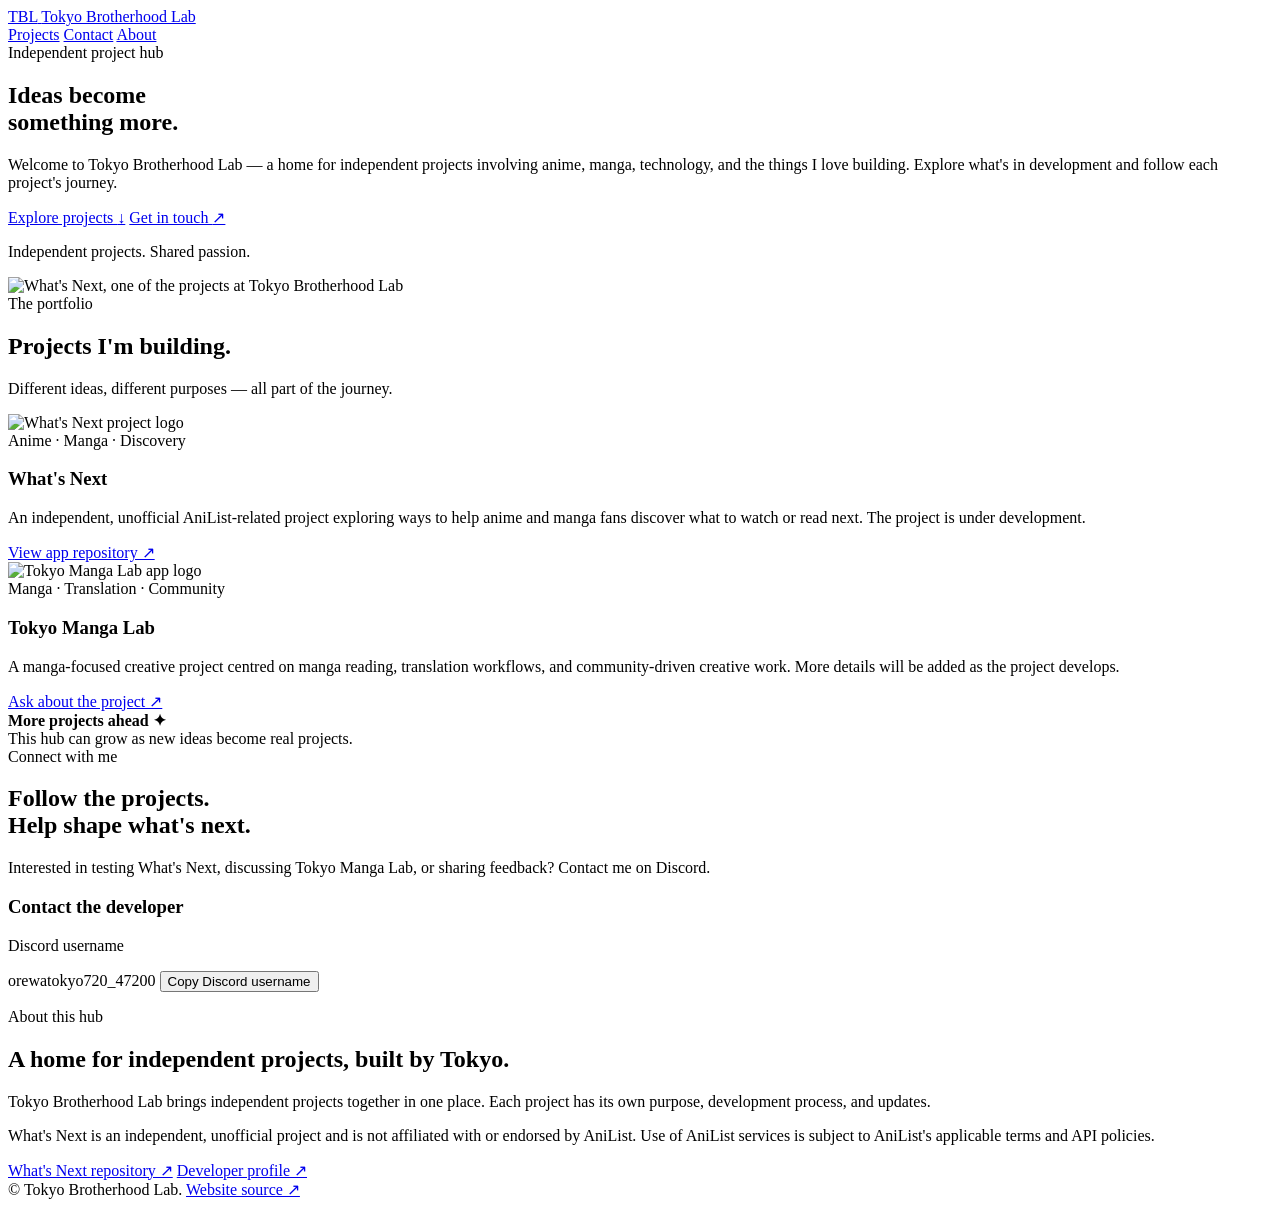
==== docs/index.html @ 2710dd8b "Create docs/index.html" ====
<!DOCTYPE html>
<html lang="en">
<head>
  <meta charset="UTF-8">
  <meta name="viewport" content="width=device-width, initial-scale=1">
  <meta name="theme-color" content="#090b14">
  <meta name="description" content="Explore Tokyo Brotherhood Lab: independent projects in anime, manga, and technology.">
  <title>Tokyo Brotherhood Lab — Independent Project Hub</title>
  <link rel="icon" href="assets/images/whats-next.png" type="image/png">
  <link rel="stylesheet" href="assets/css/style.css">
  <script src="assets/js/main.js" defer></script>
</head>
<body>
  <header class="header">
    <div class="container nav">
      <a class="brand" href="#home" aria-label="Tokyo Brotherhood Lab home">
        <span class="brand-mark" aria-hidden="true">TBL</span>
        <span>Tokyo Brotherhood Lab</span>
      </a>
      <nav class="nav-links" aria-label="Main navigation">
        <a href="#projects">Projects</a>
        <a href="#contact">Contact</a>
        <a class="nav-about" href="#about">About</a>
      </nav>
    </div>
  </header>

  <main>
    <section class="container hero" id="home">
      <div class="hero-copy-block">
        <div class="eyebrow">Independent project hub</div>
        <h1>Ideas become<br><span class="gradient-text">something more.</span></h1>
        <p class="hero-copy">
          Welcome to Tokyo Brotherhood Lab — a home for independent projects
          involving anime, manga, technology, and the things I love building.
          Explore what's in development and follow each project's journey.
        </p>
        <div class="hero-buttons">
          <a class="button button-primary" href="#projects">Explore projects <span aria-hidden="true">↓</span></a>
          <a class="button" href="#contact">Get in touch <span aria-hidden="true">↗</span></a>
        </div>
        <p class="microcopy">Independent projects. Shared passion.</p>
      </div>
      <div class="hero-art">
        <img src="assets/images/whats-next.png" alt="What's Next, one of the projects at Tokyo Brotherhood Lab" fetchpriority="high">
      </div>
    </section>

    <section class="section" id="projects">
      <div class="container">
        <div class="section-heading">
          <div class="eyebrow">The portfolio</div>
          <h2>Projects I'm building.</h2>
          <p>Different ideas, different purposes — all part of the journey.</p>
        </div>

        <div class="projects">
          <article class="project-card">
            <div class="project-cover">
              <img src="assets/images/whats-next.png" alt="What's Next project logo" loading="lazy">
            </div>
            <div class="project-content">
              <span class="project-label">Anime · Manga · Discovery</span>
              <h3>What's Next</h3>
              <p>
                An independent, unofficial AniList-related project exploring
                ways to help anime and manga fans discover what to watch or read
                next. The project is under development.
              </p>
              <div class="project-actions">
                <a class="button button-primary" href="https://github.com/tokyo720022-create/What-Next" target="_blank" rel="noopener noreferrer">View app repository ↗</a>
              </div>
            </div>
          </article>

          <article class="project-card">
            <div class="project-cover tml-cover">
              <img src="assets/images/tokyo-manga-lab.png" alt="Tokyo Manga Lab app logo" loading="lazy">
            </div>
            <div class="project-content">
              <span class="project-label">Manga · Translation · Community</span>
              <h3>Tokyo Manga Lab</h3>
              <p>
                A manga-focused creative project centred on manga reading,
                translation workflows, and community-driven creative work.
                More details will be added as the project develops.
              </p>
              <div class="project-actions">
                <a class="button" href="#contact">Ask about the project ↗</a>
              </div>
            </div>
          </article>
        </div>

        <div class="future-card">
          <strong>More projects ahead ✦</strong><br>
          This hub can grow as new ideas become real projects.
        </div>
      </div>
    </section>

    <section class="section" id="contact">
      <div class="container">
        <div class="contact-panel">
          <div>
            <div class="eyebrow">Connect with me</div>
            <h2>Follow the projects.<br>Help shape what's next.</h2>
            <p>
              Interested in testing What's Next, discussing Tokyo Manga Lab,
              or sharing feedback? Contact me on Discord.
            </p>
          </div>
          <div class="contact-card">
            <h3>Contact the developer</h3>
            <p>Discord username</p>
            <span class="discord-name" id="discordName">orewatokyo720_47200</span>
            <button class="button button-primary" type="button" id="copyDiscord">Copy Discord username</button>
            <p id="copyStatus" class="copy-status" role="status" aria-live="polite"></p>
          </div>
        </div>
      </div>
    </section>

    <section class="section" id="about">
      <div class="container about">
        <div class="eyebrow">About this hub</div>
        <h2>A home for independent projects, built by Tokyo.</h2>
        <p>
          Tokyo Brotherhood Lab brings independent projects together in one
          place. Each project has its own purpose, development process, and updates.
        </p>
        <p>
          What's Next is an independent, unofficial project and is not
          affiliated with or endorsed by AniList. Use of AniList services is
          subject to AniList's applicable terms and API policies.
        </p>
        <div class="about-links">
          <a class="text-link" href="https://github.com/tokyo720022-create/What-Next" target="_blank" rel="noopener noreferrer"> What's Next repository ↗</a>
          <a class="text-link" href="https://github.com/tokyo720022-create" target="_blank" rel="noopener noreferrer"> Developer profile ↗</a>
        </div>
      </div>
    </section>
  </main>

  <footer class="footer">
    <div class="container footer-inner">
      <span>© <span id="year"></span> Tokyo Brotherhood Lab.</span>
      <a href="https://github.com/tokyo720022-create/tokyo-brotherhood-lab" target="_blank" rel="noopener noreferrer">Website source ↗</a>
    </div>
  </footer>
</body>
</html>
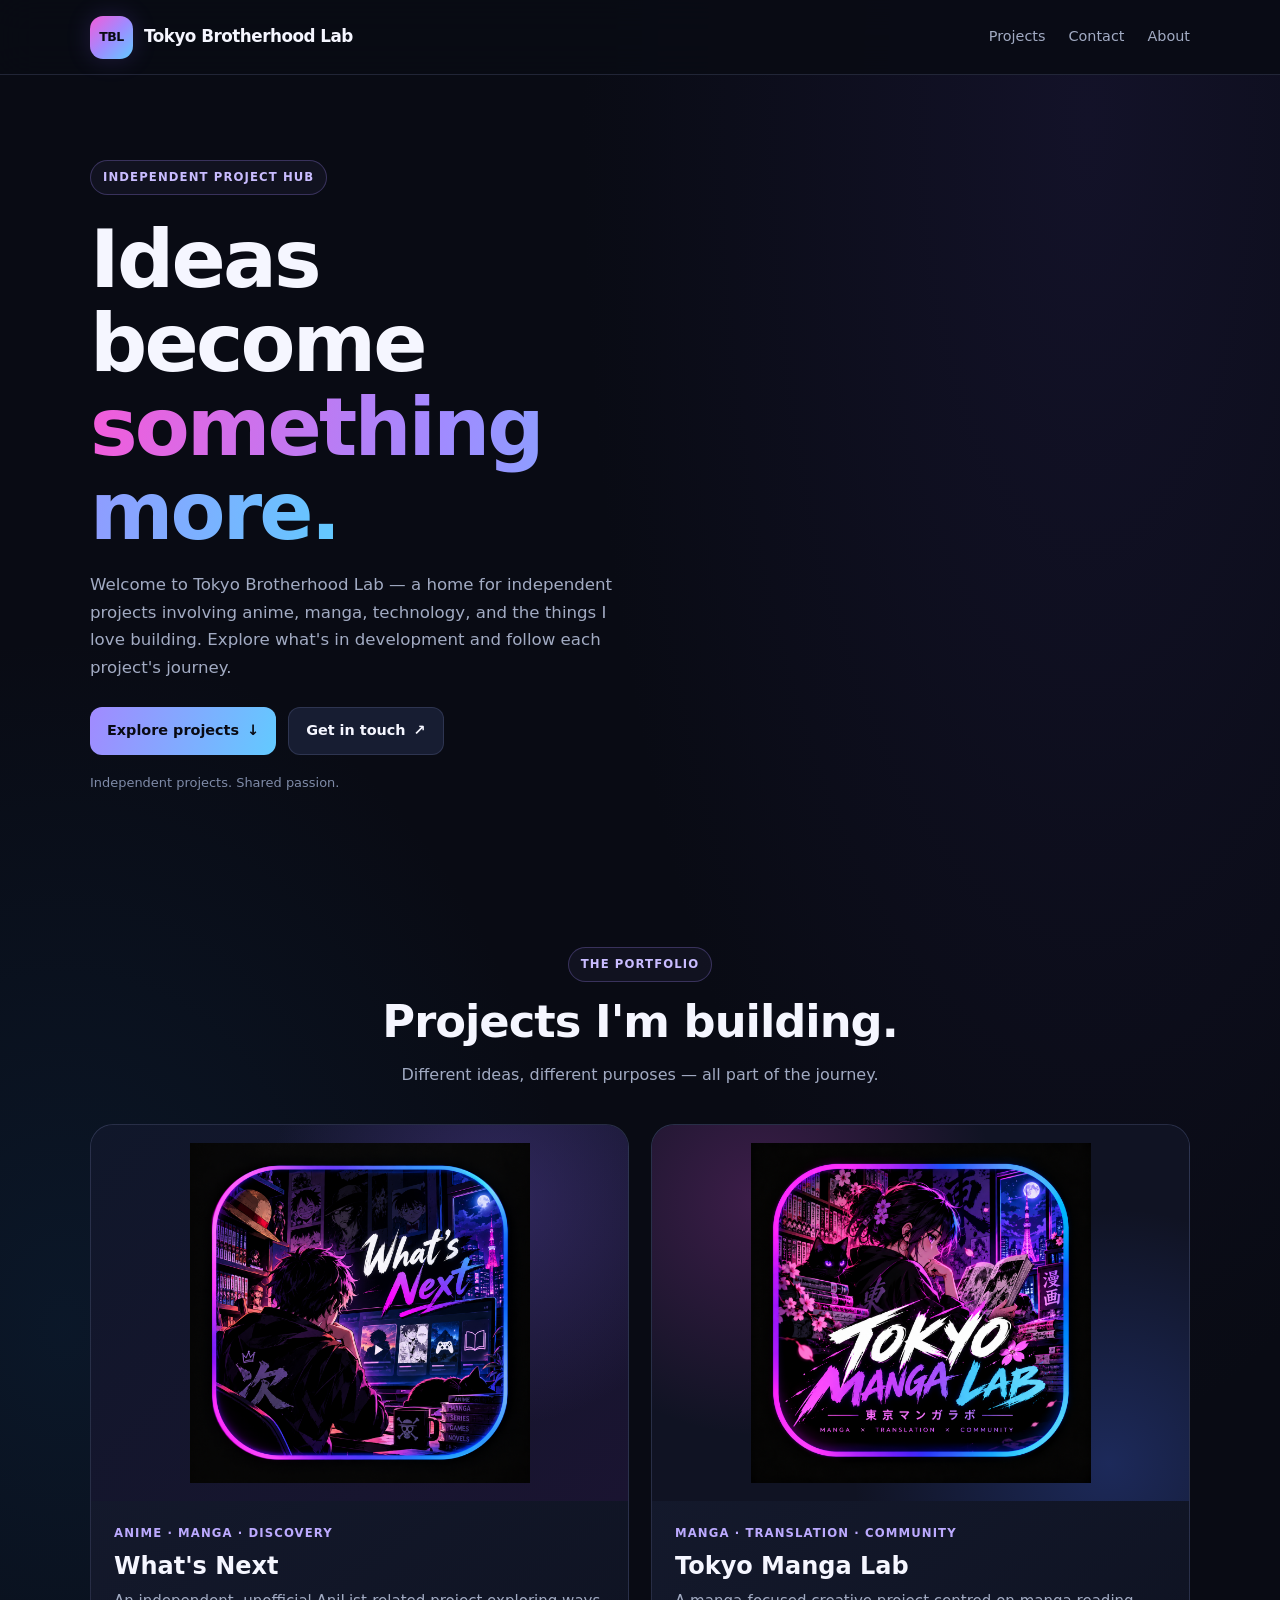
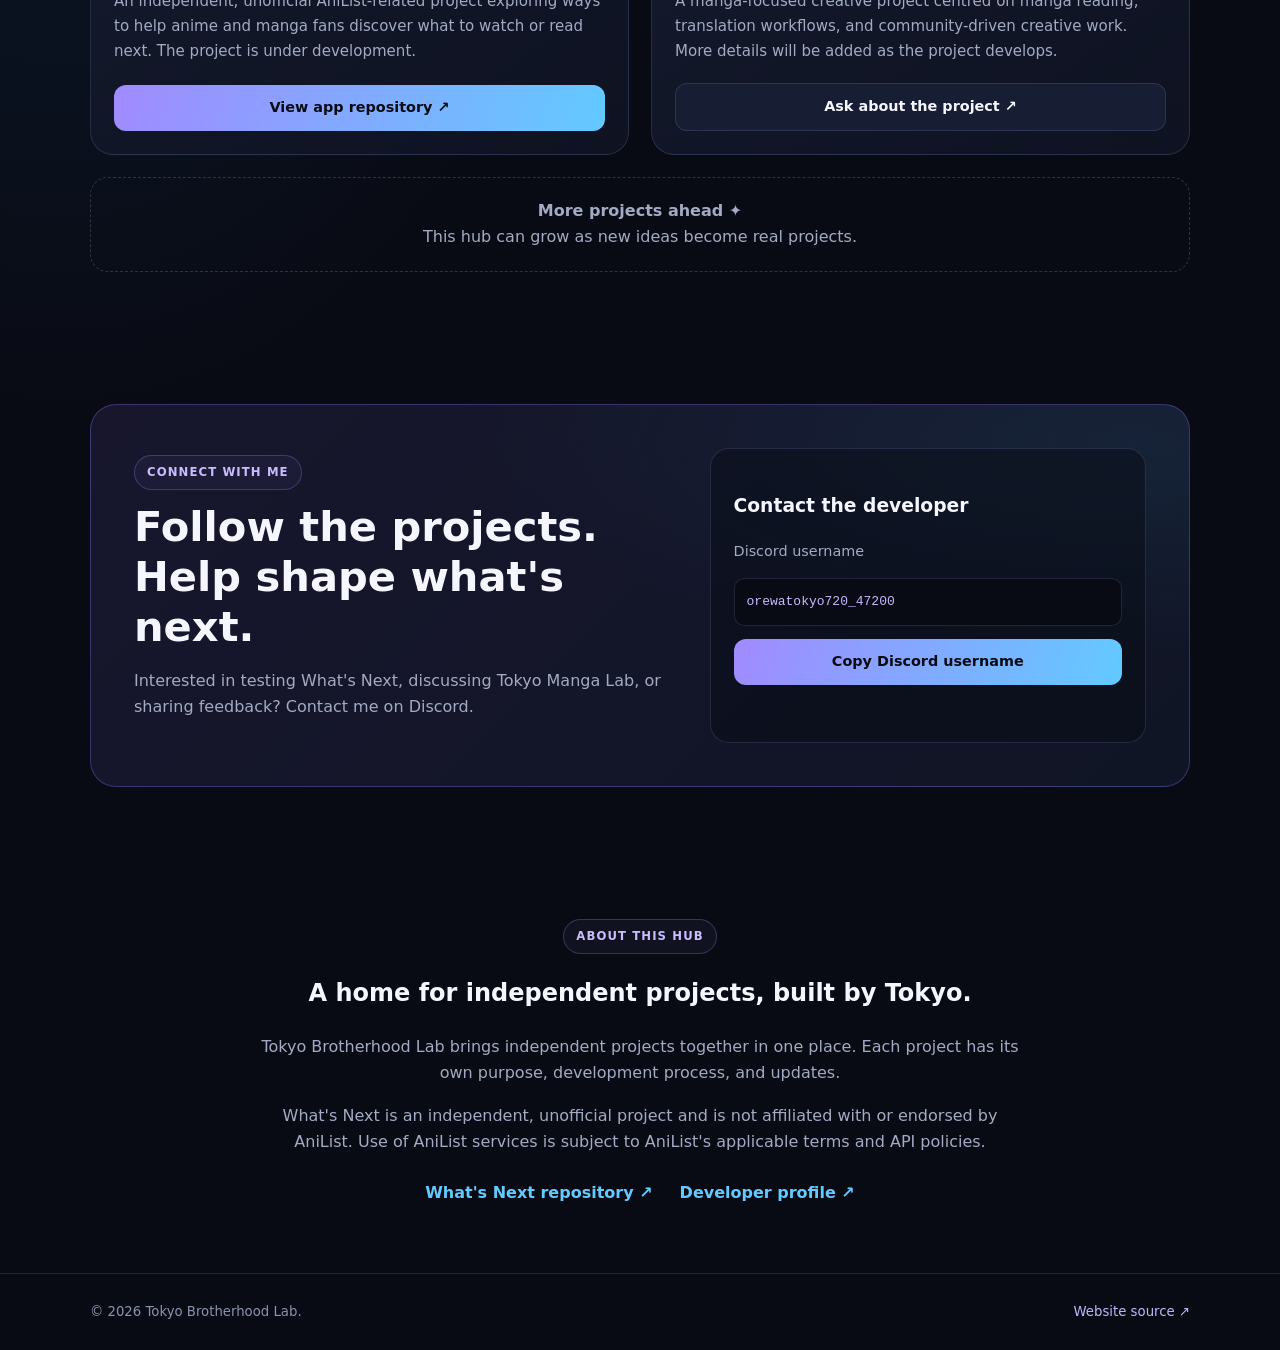
==== commit 4a82c4dc: "Update index.html" ====
--- a/docs/index.html
+++ b/docs/index.html
@@ -17,6 +17,7 @@
         <span class="brand-mark" aria-hidden="true">TBL</span>
         <span>Tokyo Brotherhood Lab</span>
       </a>
+
       <nav class="nav-links" aria-label="Main navigation">
         <a href="#projects">Projects</a>
         <a href="#contact">Contact</a>
@@ -26,67 +27,111 @@
   </header>
 
   <main>
+    <!-- Main introduction: no duplicate project logo -->
     <section class="container hero" id="home">
       <div class="hero-copy-block">
         <div class="eyebrow">Independent project hub</div>
-        <h1>Ideas become<br><span class="gradient-text">something more.</span></h1>
+
+        <h1>
+          Ideas become<br>
+          <span class="gradient-text">something more.</span>
+        </h1>
+
         <p class="hero-copy">
           Welcome to Tokyo Brotherhood Lab — a home for independent projects
           involving anime, manga, technology, and the things I love building.
           Explore what's in development and follow each project's journey.
         </p>
+
         <div class="hero-buttons">
-          <a class="button button-primary" href="#projects">Explore projects <span aria-hidden="true">↓</span></a>
-          <a class="button" href="#contact">Get in touch <span aria-hidden="true">↗</span></a>
-        </div>
+          <a class="button button-primary" href="#projects">
+            Explore projects <span aria-hidden="true">↓</span>
+          </a>
+
+          <a class="button" href="#contact">
+            Get in touch <span aria-hidden="true">↗</span>
+          </a>
+        </div>
+
         <p class="microcopy">Independent projects. Shared passion.</p>
       </div>
-      <div class="hero-art">
-        <img src="assets/images/whats-next.png" alt="What's Next, one of the projects at Tokyo Brotherhood Lab" fetchpriority="high">
-      </div>
-    </section>
-
+    </section>
+
+    <!-- Projects -->
     <section class="section" id="projects">
       <div class="container">
         <div class="section-heading">
           <div class="eyebrow">The portfolio</div>
           <h2>Projects I'm building.</h2>
-          <p>Different ideas, different purposes — all part of the journey.</p>
+          <p>
+            Different ideas, different purposes — all part of the journey.
+          </p>
         </div>
 
         <div class="projects">
+          <!-- What's Next -->
           <article class="project-card">
             <div class="project-cover">
-              <img src="assets/images/whats-next.png" alt="What's Next project logo" loading="lazy">
-            </div>
+              <img
+                src="assets/images/whats-next.png"
+                alt="What's Next project logo"
+                loading="lazy"
+              >
+            </div>
+
             <div class="project-content">
-              <span class="project-label">Anime · Manga · Discovery</span>
+              <span class="project-label">
+                Anime · Manga · Discovery
+              </span>
+
               <h3>What's Next</h3>
+
               <p>
                 An independent, unofficial AniList-related project exploring
-                ways to help anime and manga fans discover what to watch or read
-                next. The project is under development.
+                ways to help anime and manga fans discover what to watch or
+                read next. The project is under development.
               </p>
+
               <div class="project-actions">
-                <a class="button button-primary" href="https://github.com/tokyo720022-create/What-Next" target="_blank" rel="noopener noreferrer">View app repository ↗</a>
+                <a
+                  class="button button-primary"
+                  href="https://github.com/tokyo720022-create/What-Next"
+                  target="_blank"
+                  rel="noopener noreferrer"
+                >
+                  View app repository ↗
+                </a>
               </div>
             </div>
           </article>
 
+          <!-- Tokyo Manga Lab -->
           <article class="project-card">
             <div class="project-cover tml-cover">
-              <img src="assets/images/tokyo-manga-lab.png" alt="Tokyo Manga Lab app logo" loading="lazy">
-            </div>
+              <img
+                src="assets/images/tokyo-manga-lab.png"
+                alt="Tokyo Manga Lab app logo"
+                loading="lazy"
+              >
+            </div>
+
             <div class="project-content">
-              <span class="project-label">Manga · Translation · Community</span>
+              <span class="project-label">
+                Manga · Translation · Community
+              </span>
+
               <h3>Tokyo Manga Lab</h3>
+
               <p>
                 A manga-focused creative project centred on manga reading,
                 translation workflows, and community-driven creative work.
                 More details will be added as the project develops.
               </p>
+
               <div class="project-actions">
-                <a class="button" href="#contact">Ask about the project ↗</a>
+                <a class="button" href="#contact">
+                  Ask about the project ↗
+                </a>
               </div>
             </div>
           </article>
@@ -99,44 +144,88 @@
       </div>
     </section>
 
+    <!-- Contact -->
     <section class="section" id="contact">
       <div class="container">
         <div class="contact-panel">
           <div>
             <div class="eyebrow">Connect with me</div>
-            <h2>Follow the projects.<br>Help shape what's next.</h2>
+
+            <h2>
+              Follow the projects.<br>
+              Help shape what's next.
+            </h2>
+
             <p>
               Interested in testing What's Next, discussing Tokyo Manga Lab,
               or sharing feedback? Contact me on Discord.
             </p>
           </div>
+
           <div class="contact-card">
             <h3>Contact the developer</h3>
             <p>Discord username</p>
-            <span class="discord-name" id="discordName">orewatokyo720_47200</span>
-            <button class="button button-primary" type="button" id="copyDiscord">Copy Discord username</button>
-            <p id="copyStatus" class="copy-status" role="status" aria-live="polite"></p>
+
+            <span class="discord-name" id="discordName">
+              orewatokyo720_47200
+            </span>
+
+            <button
+              class="button button-primary"
+              type="button"
+              id="copyDiscord"
+            >
+              Copy Discord username
+            </button>
+
+            <p
+              id="copyStatus"
+              class="copy-status"
+              role="status"
+              aria-live="polite"
+            ></p>
           </div>
         </div>
       </div>
     </section>
 
+    <!-- About -->
     <section class="section" id="about">
       <div class="container about">
         <div class="eyebrow">About this hub</div>
+
         <h2>A home for independent projects, built by Tokyo.</h2>
+
         <p>
           Tokyo Brotherhood Lab brings independent projects together in one
-          place. Each project has its own purpose, development process, and updates.
+          place. Each project has its own purpose, development process, and
+          updates.
         </p>
+
         <p>
           What's Next is an independent, unofficial project and is not
           affiliated with or endorsed by AniList. Use of AniList services is
           subject to AniList's applicable terms and API policies.
         </p>
+
         <div class="about-links">
-          <a class="text-link" href="https://github.com/tokyo720022-create/What-Next" target="_blank" rel="noopener noreferrer"> What's Next repository ↗</a>
-          <a class="text-link" href="https://github.com/tokyo720022-create" target="_blank" rel="noopener noreferrer"> Developer profile ↗</a>
+          <a
+            class="text-link"
+            href="https://github.com/tokyo720022-create/What-Next"
+            target="_blank"
+            rel="noopener noreferrer"
+          >
+            What's Next repository ↗
+          </a>
+
+          <a
+            class="text-link"
+            href="https://github.com/tokyo720022-create"
+            target="_blank"
+            rel="noopener noreferrer"
+          >
+            Developer profile ↗
+          </a>
         </div>
       </div>
     </section>
@@ -144,9 +233,18 @@
 
   <footer class="footer">
     <div class="container footer-inner">
-      <span>© <span id="year"></span> Tokyo Brotherhood Lab.</span>
-      <a href="https://github.com/tokyo720022-create/tokyo-brotherhood-lab" target="_blank" rel="noopener noreferrer">Website source ↗</a>
+      <span>
+        © <span id="year"></span> Tokyo Brotherhood Lab.
+      </span>
+
+      <a
+        href="https://github.com/tokyo720022-create/tokyo-brotherhood-lab"
+        target="_blank"
+        rel="noopener noreferrer"
+      >
+        Website source ↗
+      </a>
     </div>
   </footer>
 </body>
-</html>
+</html>
--- a/docs/assets/css/style.css
+++ b/docs/assets/css/style.css
@@ -0,0 +1,79 @@
+:root {
+  color-scheme: dark;
+  --bg: #090b14;
+  --panel: #111525;
+  --panel2: #171d32;
+  --text: #f5f6ff;
+  --muted: #a2abc3;
+  --purple: #a18aff;
+  --blue: #62caff;
+  --pink: #f45bda;
+  --border: rgba(177, 188, 255, .15);
+}
+
+* { box-sizing: border-box; }
+html { scroll-behavior: smooth; scroll-padding-top: 85px; }
+body {
+  margin: 0; color: var(--text);
+  background: radial-gradient(ellipse at 85% 4%, #27205255, transparent 33%),
+              radial-gradient(ellipse at 5% 45%, #103c6640, transparent 30%), var(--bg);
+  font-family: system-ui, -apple-system, BlinkMacSystemFont, "Segoe UI", sans-serif;
+  line-height: 1.65;
+}
+a { color: inherit; text-decoration: none; }
+button { font: inherit; }
+.container { width: min(1100px, 90%); margin-inline: auto; }
+.header { position: sticky; top: 0; z-index: 10; background: #090b14e8; backdrop-filter: blur(18px); border-bottom: 1px solid var(--border); }
+.nav { min-height: 74px; display: flex; align-items: center; justify-content: space-between; gap: 15px; }
+.brand { display: flex; align-items: center; gap: 11px; font-weight: 800; font-size: 1.05rem; letter-spacing: -.5px; white-space: nowrap; }
+.brand-mark { width: 43px; height: 43px; flex-shrink: 0; display: grid; place-items: center; border-radius: 13px; font-size: .78rem; letter-spacing: -.5px; font-weight: 900; background: linear-gradient(135deg, var(--pink), var(--purple), var(--blue)); color: #090b14; box-shadow: 0 0 25px #8c6cff30; }
+.nav-links { display: flex; align-items: center; gap: 23px; color: var(--muted); font-size: .9rem; }
+.nav-links a:hover, .text-link:hover { color: var(--blue); }
+.button { display: inline-flex; align-items: center; justify-content: center; gap: 8px; min-height: 44px; padding: 11px 17px; border: 1px solid var(--border); border-radius: 12px; background: var(--panel2); color: var(--text); cursor: pointer; font-size: .9rem; font-weight: 700; transition: transform .2s, border-color .2s; }
+.button:hover { transform: translateY(-2px); border-color: var(--purple); }
+.button-primary { color: #090b14; border: none; background: linear-gradient(110deg, var(--purple), var(--blue)); }
+.hero { padding: 85px 0 75px; display: grid; grid-template-columns: 1.05fr .95fr; align-items: center; gap: 44px; }
+.eyebrow { display: inline-flex; align-items: center; gap: 8px; padding: 7px 12px; border: 1px solid #a18aff45; border-radius: 999px; background: #a18aff0e; color: #c9bcff; font-size: .73rem; font-weight: 800; text-transform: uppercase; letter-spacing: 1.1px; }
+h1 { margin: 23px 0 17px; font-size: clamp(2.8rem, 6.7vw, 5rem); line-height: 1.05; letter-spacing: -2.8px; }
+.gradient-text { color: var(--purple); background: linear-gradient(100deg, var(--pink), var(--purple), var(--blue)); -webkit-background-clip: text; background-clip: text; -webkit-text-fill-color: transparent; }
+.hero-copy { max-width: 540px; color: var(--muted); font-size: 1.04rem; }
+.hero-buttons { display: flex; flex-wrap: wrap; gap: 12px; margin-top: 26px; }
+.microcopy { margin-top: 17px; color: #7f8ba8; font-size: .81rem; }
+.hero-art { min-width: 0; padding: 10px; border: 1px solid var(--border); border-radius: 27px; background: linear-gradient(145deg, #171b30, #0d1020); box-shadow: 0 25px 75px #00000035; }
+.hero-art img { display: block; width: 100%; height: auto; border-radius: 19px; }
+.section { padding: 66px 0; }
+.section-heading { max-width: 700px; margin: 0 auto 35px; text-align: center; }
+.section-heading h2 { margin: 13px 0; font-size: clamp(1.9rem, 4.5vw, 2.8rem); line-height: 1.2; letter-spacing: -1px; }
+.section-heading p { margin: 0; color: var(--muted); }
+.projects { display: grid; grid-template-columns: repeat(2, minmax(0, 1fr)); gap: 22px; }
+.project-card { display: flex; flex-direction: column; min-width: 0; overflow: hidden; border: 1px solid var(--border); border-radius: 23px; background: linear-gradient(145deg, #171d32, #0e1221); transition: transform .22s, border-color .22s; }
+.project-card:hover { transform: translateY(-4px); border-color: #9278ff85; }
+.project-cover { min-height: 210px; overflow: hidden; display: grid; place-items: center; padding: 18px; background: radial-gradient(circle at 75% 20%, #54409b70, transparent 45%), linear-gradient(135deg, #10172a, #1a1431); }
+.project-cover img { display: block; width: 100%; max-height: 340px; object-fit: contain; border-radius: 13px; }
+.tml-cover { background: radial-gradient(circle at 20% 20%, #c13cbb40, transparent 45%), radial-gradient(circle at 85% 90%, #426dff40, transparent 45%), #101323; }
+.project-content { display: flex; flex-direction: column; flex: 1; padding: 23px; }
+.project-label { color: #bcaaff; font-size: .73rem; font-weight: 800; letter-spacing: 1.1px; text-transform: uppercase; }
+.project-content h3 { margin: 8px 0; font-size: 1.5rem; line-height: 1.25; }
+.project-content p { margin: 0 0 20px; color: var(--muted); font-size: .94rem; }
+.project-actions { display: flex; flex-wrap: wrap; gap: 10px; margin-top: auto; }
+.project-actions .button { flex: 1; }
+.future-card { margin-top: 22px; padding: 20px; border: 1px dashed #8b85b64d; border-radius: 18px; text-align: center; color: var(--muted); }
+.contact-panel { display: grid; grid-template-columns: 1fr .8fr; align-items: center; gap: 30px; padding: clamp(25px, 5vw, 43px); border: 1px solid #9278ff50; border-radius: 26px; background: radial-gradient(ellipse at 95% 10%, #43bdeb15, transparent 45%), linear-gradient(135deg, #17162d, #101525); }
+.contact-panel h2 { margin: 12px 0; font-size: clamp(1.8rem, 4vw, 2.6rem); line-height: 1.2; }
+.contact-panel p { color: var(--muted); }
+.contact-card { padding: 23px; border: 1px solid var(--border); border-radius: 19px; background: #080b1477; }
+.contact-card p { color: var(--muted); font-size: .9rem; }
+.discord-name { display: block; margin: 13px 0; padding: 12px; overflow-wrap: anywhere; border: 1px solid var(--border); border-radius: 10px; background: var(--bg); color: #c7b7ff; font-family: monospace; }
+.contact-card button { width: 100%; }
+.copy-status { min-height: 1.4em; margin-bottom: 0; }
+.about { max-width: 760px; margin: auto; text-align: center; }
+.about p { color: var(--muted); }
+.about-links { display: flex; justify-content: center; align-items: center; flex-wrap: wrap; gap: 14px 27px; margin-top: 25px; }
+.text-link { color: var(--blue); font-weight: 650; }
+.footer { padding: 27px 0; border-top: 1px solid var(--border); color: #8993ad; font-size: .83rem; }
+.footer-inner { display: flex; align-items: center; justify-content: space-between; flex-wrap: wrap; gap: 12px; }
+.footer a { color: #c1b5ff; }
+:focus-visible { outline: 2px solid var(--blue); outline-offset: 4px; }
+@media (max-width: 760px) { .nav { min-height: 68px; } .nav-links { gap: 12px; font-size: .8rem; } .hero { grid-template-columns: 1fr; gap: 30px; padding: 53px 0 48px; } h1 { letter-spacing: -1.7px; } .projects { grid-template-columns: 1fr; } .project-cover { min-height: 190px; } .contact-panel { grid-template-columns: 1fr; } .section { padding: 50px 0; } }
+@media (max-width: 420px) { .brand { font-size: .89rem; } .brand-mark { width: 36px; height: 36px; font-size: .68rem; } .nav-links { gap: 9px; font-size: .77rem; } .nav-links .nav-about { display: none; } .hero-buttons .button { width: 100%; } .project-actions { flex-direction: column; } .footer-inner { flex-direction: column; align-items: flex-start; } }
+@media (prefers-reduced-motion: reduce) { *, *::before, *::after { scroll-behavior: auto !important; transition: none !important; } }
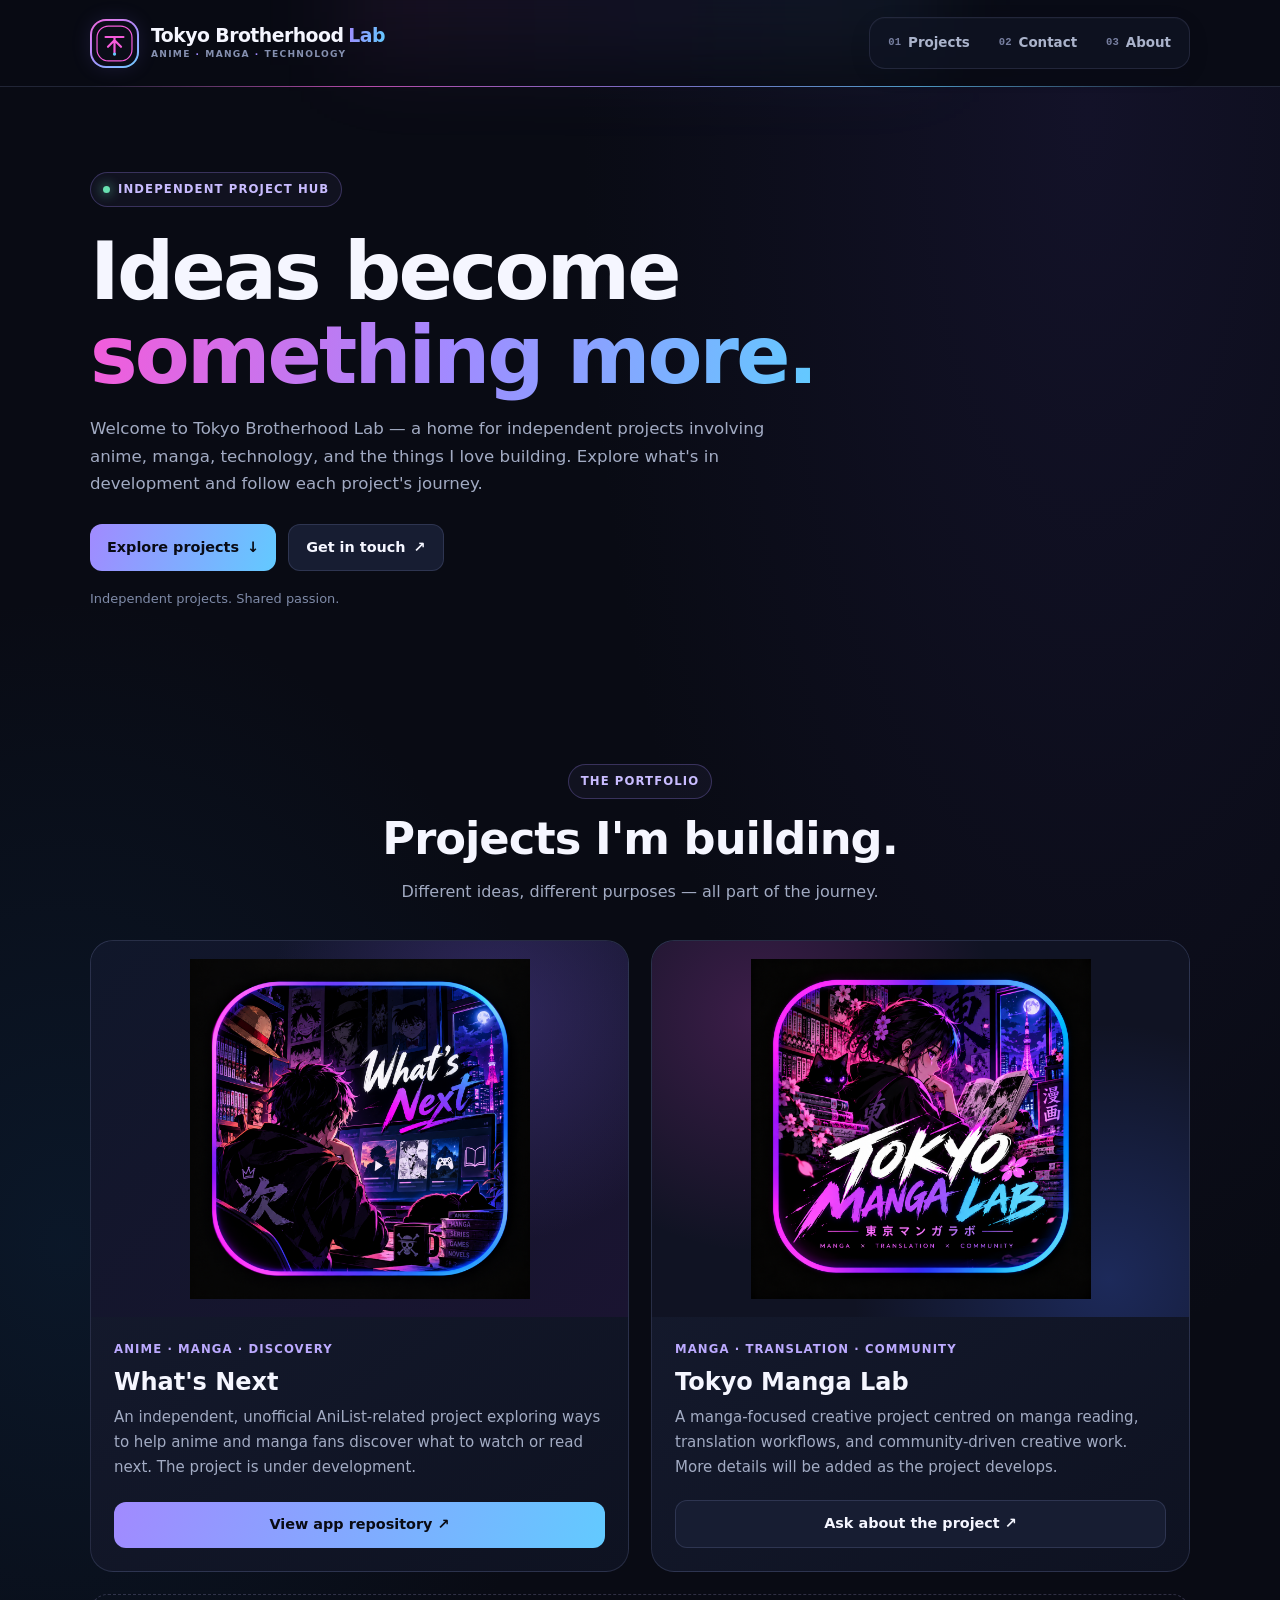
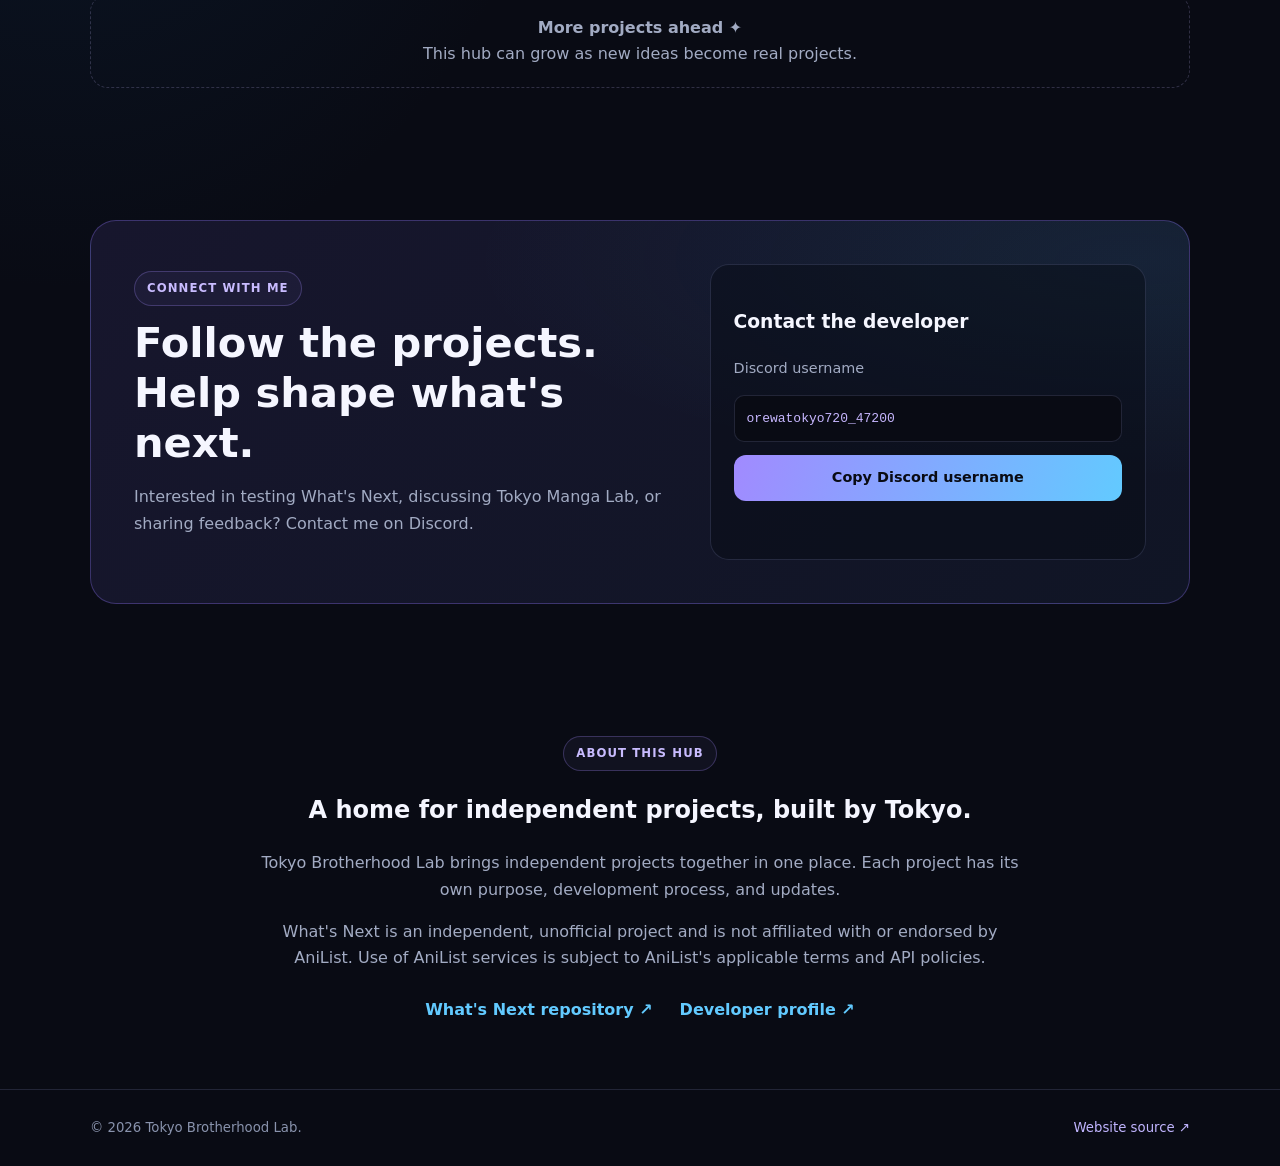
==== commit 71b654a5: "Update index.html" ====
--- a/docs/index.html
+++ b/docs/index.html
@@ -5,32 +5,104 @@
   <meta name="viewport" content="width=device-width, initial-scale=1">
   <meta name="theme-color" content="#090b14">
   <meta name="description" content="Explore Tokyo Brotherhood Lab: independent projects in anime, manga, and technology.">
+
   <title>Tokyo Brotherhood Lab — Independent Project Hub</title>
-  <link rel="icon" href="assets/images/whats-next.png" type="image/png">
+
+  <link
+    rel="icon"
+    href="data:image/svg+xml,%3Csvg xmlns='http://www.w3.org/2000/svg' viewBox='0 0 64 64'%3E%3Crect width='64' height='64' rx='18' fill='%23090b14'/%3E%3Cpath d='M16 20h32M32 20v27M21 40l11-11 11 11' fill='none' stroke='%23a18aff' stroke-width='4' stroke-linecap='round' stroke-linejoin='round'/%3E%3C/svg%3E"
+    type="image/svg+xml"
+  >
+
   <link rel="stylesheet" href="assets/css/style.css">
   <script src="assets/js/main.js" defer></script>
 </head>
+
 <body>
+
+  <!-- Premium Tokyo Brotherhood Lab header -->
   <header class="header">
+    <div class="header-glow" aria-hidden="true"></div>
+
     <div class="container nav">
+
       <a class="brand" href="#home" aria-label="Tokyo Brotherhood Lab home">
-        <span class="brand-mark" aria-hidden="true">TBL</span>
-        <span>Tokyo Brotherhood Lab</span>
+
+        <span class="brand-mark" aria-hidden="true">
+          <svg viewBox="0 0 48 48" fill="none">
+            <defs>
+              <linearGradient id="brandGradient" x1="5" y1="5" x2="43" y2="43">
+                <stop offset="0%" stop-color="#f45bda"/>
+                <stop offset="52%" stop-color="#a18aff"/>
+                <stop offset="100%" stop-color="#62caff"/>
+              </linearGradient>
+            </defs>
+
+            <rect
+              x="2.5"
+              y="2.5"
+              width="43"
+              height="43"
+              rx="14"
+              stroke="url(#brandGradient)"
+              stroke-width="1.5"
+            />
+
+            <path
+              d="M13 16H35M24 16V35M16 28L24 20L32 28"
+              stroke="url(#brandGradient)"
+              stroke-width="2.7"
+              stroke-linecap="round"
+              stroke-linejoin="round"
+            />
+
+            <circle cx="24" cy="37" r="2" fill="#62caff"/>
+          </svg>
+        </span>
+
+        <span class="brand-copy">
+          <span class="brand-name">
+            Tokyo Brotherhood <span class="brand-lab">Lab</span>
+          </span>
+
+          <span class="brand-tagline">
+            ANIME <span>·</span> MANGA <span>·</span> TECHNOLOGY
+          </span>
+        </span>
+
       </a>
 
       <nav class="nav-links" aria-label="Main navigation">
-        <a href="#projects">Projects</a>
-        <a href="#contact">Contact</a>
-        <a class="nav-about" href="#about">About</a>
+
+        <a class="nav-link" href="#projects">
+          <span class="nav-link-index">01</span>
+          <span>Projects</span>
+        </a>
+
+        <a class="nav-link" href="#contact">
+          <span class="nav-link-index">02</span>
+          <span>Contact</span>
+        </a>
+
+        <a class="nav-link nav-about" href="#about">
+          <span class="nav-link-index">03</span>
+          <span>About</span>
+        </a>
+
       </nav>
     </div>
   </header>
 
   <main>
-    <!-- Main introduction: no duplicate project logo -->
+
+    <!-- Hero -->
     <section class="container hero" id="home">
       <div class="hero-copy-block">
-        <div class="eyebrow">Independent project hub</div>
+
+        <div class="eyebrow">
+          <span class="status-dot"></span>
+          Independent project hub
+        </div>
 
         <h1>
           Ideas become<br>
@@ -53,13 +125,17 @@
           </a>
         </div>
 
-        <p class="microcopy">Independent projects. Shared passion.</p>
+        <p class="microcopy">
+          Independent projects. Shared passion.
+        </p>
+
       </div>
     </section>
 
     <!-- Projects -->
     <section class="section" id="projects">
       <div class="container">
+
         <div class="section-heading">
           <div class="eyebrow">The portfolio</div>
           <h2>Projects I'm building.</h2>
@@ -69,6 +145,7 @@
         </div>
 
         <div class="projects">
+
           <!-- What's Next -->
           <article class="project-card">
             <div class="project-cover">
@@ -135,18 +212,21 @@
               </div>
             </div>
           </article>
+
         </div>
 
         <div class="future-card">
           <strong>More projects ahead ✦</strong><br>
           This hub can grow as new ideas become real projects.
         </div>
+
       </div>
     </section>
 
     <!-- Contact -->
     <section class="section" id="contact">
       <div class="container">
+
         <div class="contact-panel">
           <div>
             <div class="eyebrow">Connect with me</div>
@@ -186,12 +266,14 @@
             ></p>
           </div>
         </div>
+
       </div>
     </section>
 
     <!-- About -->
     <section class="section" id="about">
       <div class="container about">
+
         <div class="eyebrow">About this hub</div>
 
         <h2>A home for independent projects, built by Tokyo.</h2>
@@ -227,12 +309,15 @@
             Developer profile ↗
           </a>
         </div>
+
       </div>
     </section>
+
   </main>
 
   <footer class="footer">
     <div class="container footer-inner">
+
       <span>
         © <span id="year"></span> Tokyo Brotherhood Lab.
       </span>
@@ -244,7 +329,9 @@
       >
         Website source ↗
       </a>
+
     </div>
   </footer>
+
 </body>
 </html>
--- a/docs/assets/css/style.css
+++ b/docs/assets/css/style.css
@@ -1,79 +1,917 @@
+/* ========================================
+   TOKYO BROTHERHOOD LAB
+   Neon Tokyo · Dark cinematic interface
+   ======================================== */
+
 :root {
   color-scheme: dark;
+
   --bg: #090b14;
   --panel: #111525;
   --panel2: #171d32;
   --text: #f5f6ff;
   --muted: #a2abc3;
+
   --purple: #a18aff;
   --blue: #62caff;
   --pink: #f45bda;
+
   --border: rgba(177, 188, 255, .15);
-}
-
-* { box-sizing: border-box; }
-html { scroll-behavior: smooth; scroll-padding-top: 85px; }
+  --header-bg: rgba(9, 11, 20, .84);
+}
+
+* {
+  box-sizing: border-box;
+}
+
+html {
+  scroll-behavior: smooth;
+  scroll-padding-top: 100px;
+}
+
 body {
-  margin: 0; color: var(--text);
-  background: radial-gradient(ellipse at 85% 4%, #27205255, transparent 33%),
-              radial-gradient(ellipse at 5% 45%, #103c6640, transparent 30%), var(--bg);
-  font-family: system-ui, -apple-system, BlinkMacSystemFont, "Segoe UI", sans-serif;
+  margin: 0;
+  color: var(--text);
+  background:
+    radial-gradient(
+      ellipse at 85% 4%,
+      #27205255,
+      transparent 33%
+    ),
+    radial-gradient(
+      ellipse at 5% 45%,
+      #103c6640,
+      transparent 30%
+    ),
+    var(--bg);
+
+  font-family:
+    system-ui,
+    -apple-system,
+    BlinkMacSystemFont,
+    "Segoe UI",
+    sans-serif;
+
   line-height: 1.65;
 }
-a { color: inherit; text-decoration: none; }
-button { font: inherit; }
-.container { width: min(1100px, 90%); margin-inline: auto; }
-.header { position: sticky; top: 0; z-index: 10; background: #090b14e8; backdrop-filter: blur(18px); border-bottom: 1px solid var(--border); }
-.nav { min-height: 74px; display: flex; align-items: center; justify-content: space-between; gap: 15px; }
-.brand { display: flex; align-items: center; gap: 11px; font-weight: 800; font-size: 1.05rem; letter-spacing: -.5px; white-space: nowrap; }
-.brand-mark { width: 43px; height: 43px; flex-shrink: 0; display: grid; place-items: center; border-radius: 13px; font-size: .78rem; letter-spacing: -.5px; font-weight: 900; background: linear-gradient(135deg, var(--pink), var(--purple), var(--blue)); color: #090b14; box-shadow: 0 0 25px #8c6cff30; }
-.nav-links { display: flex; align-items: center; gap: 23px; color: var(--muted); font-size: .9rem; }
-.nav-links a:hover, .text-link:hover { color: var(--blue); }
-.button { display: inline-flex; align-items: center; justify-content: center; gap: 8px; min-height: 44px; padding: 11px 17px; border: 1px solid var(--border); border-radius: 12px; background: var(--panel2); color: var(--text); cursor: pointer; font-size: .9rem; font-weight: 700; transition: transform .2s, border-color .2s; }
-.button:hover { transform: translateY(-2px); border-color: var(--purple); }
-.button-primary { color: #090b14; border: none; background: linear-gradient(110deg, var(--purple), var(--blue)); }
-.hero { padding: 85px 0 75px; display: grid; grid-template-columns: 1.05fr .95fr; align-items: center; gap: 44px; }
-.eyebrow { display: inline-flex; align-items: center; gap: 8px; padding: 7px 12px; border: 1px solid #a18aff45; border-radius: 999px; background: #a18aff0e; color: #c9bcff; font-size: .73rem; font-weight: 800; text-transform: uppercase; letter-spacing: 1.1px; }
-h1 { margin: 23px 0 17px; font-size: clamp(2.8rem, 6.7vw, 5rem); line-height: 1.05; letter-spacing: -2.8px; }
-.gradient-text { color: var(--purple); background: linear-gradient(100deg, var(--pink), var(--purple), var(--blue)); -webkit-background-clip: text; background-clip: text; -webkit-text-fill-color: transparent; }
-.hero-copy { max-width: 540px; color: var(--muted); font-size: 1.04rem; }
-.hero-buttons { display: flex; flex-wrap: wrap; gap: 12px; margin-top: 26px; }
-.microcopy { margin-top: 17px; color: #7f8ba8; font-size: .81rem; }
-.hero-art { min-width: 0; padding: 10px; border: 1px solid var(--border); border-radius: 27px; background: linear-gradient(145deg, #171b30, #0d1020); box-shadow: 0 25px 75px #00000035; }
-.hero-art img { display: block; width: 100%; height: auto; border-radius: 19px; }
-.section { padding: 66px 0; }
-.section-heading { max-width: 700px; margin: 0 auto 35px; text-align: center; }
-.section-heading h2 { margin: 13px 0; font-size: clamp(1.9rem, 4.5vw, 2.8rem); line-height: 1.2; letter-spacing: -1px; }
-.section-heading p { margin: 0; color: var(--muted); }
-.projects { display: grid; grid-template-columns: repeat(2, minmax(0, 1fr)); gap: 22px; }
-.project-card { display: flex; flex-direction: column; min-width: 0; overflow: hidden; border: 1px solid var(--border); border-radius: 23px; background: linear-gradient(145deg, #171d32, #0e1221); transition: transform .22s, border-color .22s; }
-.project-card:hover { transform: translateY(-4px); border-color: #9278ff85; }
-.project-cover { min-height: 210px; overflow: hidden; display: grid; place-items: center; padding: 18px; background: radial-gradient(circle at 75% 20%, #54409b70, transparent 45%), linear-gradient(135deg, #10172a, #1a1431); }
-.project-cover img { display: block; width: 100%; max-height: 340px; object-fit: contain; border-radius: 13px; }
-.tml-cover { background: radial-gradient(circle at 20% 20%, #c13cbb40, transparent 45%), radial-gradient(circle at 85% 90%, #426dff40, transparent 45%), #101323; }
-.project-content { display: flex; flex-direction: column; flex: 1; padding: 23px; }
-.project-label { color: #bcaaff; font-size: .73rem; font-weight: 800; letter-spacing: 1.1px; text-transform: uppercase; }
-.project-content h3 { margin: 8px 0; font-size: 1.5rem; line-height: 1.25; }
-.project-content p { margin: 0 0 20px; color: var(--muted); font-size: .94rem; }
-.project-actions { display: flex; flex-wrap: wrap; gap: 10px; margin-top: auto; }
-.project-actions .button { flex: 1; }
-.future-card { margin-top: 22px; padding: 20px; border: 1px dashed #8b85b64d; border-radius: 18px; text-align: center; color: var(--muted); }
-.contact-panel { display: grid; grid-template-columns: 1fr .8fr; align-items: center; gap: 30px; padding: clamp(25px, 5vw, 43px); border: 1px solid #9278ff50; border-radius: 26px; background: radial-gradient(ellipse at 95% 10%, #43bdeb15, transparent 45%), linear-gradient(135deg, #17162d, #101525); }
-.contact-panel h2 { margin: 12px 0; font-size: clamp(1.8rem, 4vw, 2.6rem); line-height: 1.2; }
-.contact-panel p { color: var(--muted); }
-.contact-card { padding: 23px; border: 1px solid var(--border); border-radius: 19px; background: #080b1477; }
-.contact-card p { color: var(--muted); font-size: .9rem; }
-.discord-name { display: block; margin: 13px 0; padding: 12px; overflow-wrap: anywhere; border: 1px solid var(--border); border-radius: 10px; background: var(--bg); color: #c7b7ff; font-family: monospace; }
-.contact-card button { width: 100%; }
-.copy-status { min-height: 1.4em; margin-bottom: 0; }
-.about { max-width: 760px; margin: auto; text-align: center; }
-.about p { color: var(--muted); }
-.about-links { display: flex; justify-content: center; align-items: center; flex-wrap: wrap; gap: 14px 27px; margin-top: 25px; }
-.text-link { color: var(--blue); font-weight: 650; }
-.footer { padding: 27px 0; border-top: 1px solid var(--border); color: #8993ad; font-size: .83rem; }
-.footer-inner { display: flex; align-items: center; justify-content: space-between; flex-wrap: wrap; gap: 12px; }
-.footer a { color: #c1b5ff; }
-:focus-visible { outline: 2px solid var(--blue); outline-offset: 4px; }
-@media (max-width: 760px) { .nav { min-height: 68px; } .nav-links { gap: 12px; font-size: .8rem; } .hero { grid-template-columns: 1fr; gap: 30px; padding: 53px 0 48px; } h1 { letter-spacing: -1.7px; } .projects { grid-template-columns: 1fr; } .project-cover { min-height: 190px; } .contact-panel { grid-template-columns: 1fr; } .section { padding: 50px 0; } }
-@media (max-width: 420px) { .brand { font-size: .89rem; } .brand-mark { width: 36px; height: 36px; font-size: .68rem; } .nav-links { gap: 9px; font-size: .77rem; } .nav-links .nav-about { display: none; } .hero-buttons .button { width: 100%; } .project-actions { flex-direction: column; } .footer-inner { flex-direction: column; align-items: flex-start; } }
-@media (prefers-reduced-motion: reduce) { *, *::before, *::after { scroll-behavior: auto !important; transition: none !important; } }
+
+a {
+  color: inherit;
+  text-decoration: none;
+}
+
+button {
+  font: inherit;
+}
+
+.container {
+  width: min(1100px, 90%);
+  margin-inline: auto;
+}
+
+/* ========================================
+   HEADER / NAVIGATION
+   ======================================== */
+
+.header {
+  position: sticky;
+  top: 0;
+  z-index: 100;
+
+  background: var(--header-bg);
+  backdrop-filter: blur(22px);
+  -webkit-backdrop-filter: blur(22px);
+
+  border-bottom: 1px solid var(--border);
+  isolation: isolate;
+}
+
+.header::after {
+  content: "";
+  position: absolute;
+  left: 7%;
+  right: 7%;
+  bottom: -1px;
+  height: 1px;
+
+  background: linear-gradient(
+    90deg,
+    transparent,
+    var(--pink),
+    var(--purple),
+    var(--blue),
+    transparent
+  );
+
+  opacity: .7;
+  pointer-events: none;
+}
+
+.header-glow {
+  position: absolute;
+  top: -65px;
+  left: 50%;
+  transform: translateX(-50%);
+
+  width: min(600px, 90%);
+  height: 130px;
+
+  background: linear-gradient(
+    90deg,
+    #f45bda10,
+    #9278ff12,
+    #62caff10
+  );
+
+  filter: blur(40px);
+  pointer-events: none;
+  z-index: -1;
+}
+
+.nav {
+  position: relative;
+  min-height: 86px;
+
+  display: flex;
+  align-items: center;
+  justify-content: space-between;
+  gap: 18px;
+}
+
+/* Brand */
+
+.brand {
+  display: flex;
+  align-items: center;
+  gap: 12px;
+
+  min-width: 0;
+  flex-shrink: 1;
+
+  color: var(--text);
+}
+
+.brand-mark {
+  display: grid;
+  place-items: center;
+
+  width: 49px;
+  height: 49px;
+  flex: 0 0 49px;
+
+  padding: 2px;
+
+  border-radius: 16px;
+  background: linear-gradient(
+    145deg,
+    var(--pink),
+    var(--purple) 52%,
+    var(--blue)
+  );
+
+  box-shadow:
+    0 0 20px #9278ff22,
+    inset 0 0 0 1px #ffffff20;
+
+  transition:
+    transform .25s ease,
+    box-shadow .25s ease;
+}
+
+.brand-mark svg {
+  display: block;
+  width: 100%;
+  height: 100%;
+
+  padding: 3px;
+
+  border-radius: 14px;
+  background: #0b0d18;
+}
+
+.brand:hover .brand-mark {
+  transform: rotate(-4deg) scale(1.04);
+
+  box-shadow:
+    0 0 27px #9278ff45,
+    0 0 12px #62caff18;
+}
+
+.brand-copy {
+  display: flex;
+  flex-direction: column;
+  justify-content: center;
+  gap: 1px;
+  min-width: 0;
+}
+
+.brand-name {
+  display: flex;
+  align-items: baseline;
+  flex-wrap: nowrap;
+  gap: 5px;
+
+  white-space: nowrap;
+
+  font-size: clamp(.92rem, 1.8vw, 1.18rem);
+  line-height: 1.25;
+  font-weight: 850;
+  letter-spacing: -.55px;
+}
+
+.brand-lab {
+  color: var(--blue);
+
+  background: linear-gradient(
+    100deg,
+    var(--purple),
+    var(--blue)
+  );
+
+  -webkit-background-clip: text;
+  background-clip: text;
+  -webkit-text-fill-color: transparent;
+}
+
+.brand-tagline {
+  display: flex;
+  align-items: center;
+  gap: 5px;
+
+  color: #8590b0;
+
+  font-size: .57rem;
+  font-weight: 750;
+  letter-spacing: 1.25px;
+  line-height: 1.5;
+  white-space: nowrap;
+}
+
+.brand-tagline span {
+  color: var(--purple);
+}
+
+/* Navigation container */
+
+.nav-links {
+  display: flex;
+  align-items: center;
+  justify-content: center;
+  gap: 3px;
+
+  padding: 5px;
+
+  flex-shrink: 0;
+
+  border: 1px solid rgba(177, 188, 255, .12);
+  border-radius: 16px;
+
+  background: rgba(17, 21, 37, .72);
+
+  box-shadow:
+    inset 0 1px 0 #ffffff05,
+    0 6px 24px #00000010;
+}
+
+.nav-link {
+  position: relative;
+
+  display: inline-flex;
+  align-items: center;
+  justify-content: center;
+  gap: 7px;
+
+  min-height: 40px;
+  padding: 8px 12px;
+
+  border: 1px solid transparent;
+  border-radius: 11px;
+
+  color: #aab3cb;
+
+  font-size: .84rem;
+  font-weight: 650;
+  white-space: nowrap;
+
+  transition:
+    color .2s ease,
+    background .2s ease,
+    border-color .2s ease;
+}
+
+.nav-link-index {
+  color: #777fa0;
+  font-family: ui-monospace, SFMono-Regular, Consolas, monospace;
+  font-size: .66rem;
+  font-weight: 800;
+
+  transition: color .2s ease;
+}
+
+.nav-link:hover {
+  color: #ffffff;
+  border-color: #a18aff25;
+
+  background: linear-gradient(
+    135deg,
+    #a18aff15,
+    #62caff08
+  );
+}
+
+.nav-link:hover .nav-link-index {
+  color: var(--blue);
+}
+
+.nav-link:focus-visible {
+  outline: 2px solid var(--blue);
+  outline-offset: 3px;
+}
+
+/* ========================================
+   BUTTONS
+   ======================================== */
+
+.button {
+  display: inline-flex;
+  align-items: center;
+  justify-content: center;
+  gap: 8px;
+
+  min-height: 44px;
+  padding: 11px 17px;
+
+  border: 1px solid var(--border);
+  border-radius: 12px;
+
+  background: var(--panel2);
+  color: var(--text);
+
+  cursor: pointer;
+
+  font-size: .9rem;
+  font-weight: 700;
+
+  transition:
+    transform .2s ease,
+    border-color .2s ease,
+    box-shadow .2s ease;
+}
+
+.button:hover {
+  transform: translateY(-2px);
+  border-color: var(--purple);
+}
+
+.button-primary {
+  color: #090b14;
+  border: none;
+
+  background: linear-gradient(
+    110deg,
+    var(--purple),
+    var(--blue)
+  );
+}
+
+.button-primary:hover {
+  box-shadow: 0 7px 24px #9278ff25;
+  border-color: transparent;
+}
+
+/* ========================================
+   HERO
+   ======================================== */
+
+.hero {
+  padding: 85px 0 75px;
+
+  display: grid;
+  grid-template-columns: 1fr;
+  align-items: center;
+  gap: 30px;
+}
+
+.hero-copy-block {
+  width: 100%;
+  max-width: 820px;
+}
+
+.eyebrow {
+  display: inline-flex;
+  align-items: center;
+  gap: 8px;
+
+  padding: 7px 12px;
+
+  border: 1px solid #a18aff45;
+  border-radius: 999px;
+
+  background: #a18aff0e;
+  color: #c9bcff;
+
+  font-size: .73rem;
+  font-weight: 800;
+  text-transform: uppercase;
+  letter-spacing: 1.1px;
+}
+
+.status-dot {
+  width: 7px;
+  height: 7px;
+  border-radius: 50%;
+
+  background: #68e0b0;
+  box-shadow: 0 0 12px #68e0b0;
+}
+
+h1 {
+  margin: 23px 0 17px;
+
+  font-size: clamp(2.8rem, 6.7vw, 5rem);
+  line-height: 1.05;
+  letter-spacing: -2.8px;
+}
+
+.gradient-text {
+  color: var(--purple);
+
+  background: linear-gradient(
+    100deg,
+    var(--pink),
+    var(--purple),
+    var(--blue)
+  );
+
+  -webkit-background-clip: text;
+  background-clip: text;
+  -webkit-text-fill-color: transparent;
+}
+
+.hero-copy {
+  max-width: 680px;
+  color: var(--muted);
+  font-size: 1.04rem;
+}
+
+.hero-buttons {
+  display: flex;
+  flex-wrap: wrap;
+  gap: 12px;
+  margin-top: 26px;
+}
+
+.microcopy {
+  margin-top: 17px;
+  color: #7f8ba8;
+  font-size: .81rem;
+}
+
+/* ========================================
+   PROJECTS
+   ======================================== */
+
+.section {
+  padding: 66px 0;
+}
+
+.section-heading {
+  max-width: 700px;
+  margin: 0 auto 35px;
+  text-align: center;
+}
+
+.section-heading h2 {
+  margin: 13px 0;
+
+  font-size: clamp(1.9rem, 4.5vw, 2.8rem);
+  line-height: 1.2;
+  letter-spacing: -1px;
+}
+
+.section-heading p {
+  margin: 0;
+  color: var(--muted);
+}
+
+.projects {
+  display: grid;
+  grid-template-columns: repeat(2, minmax(0, 1fr));
+  gap: 22px;
+}
+
+.project-card {
+  display: flex;
+  flex-direction: column;
+
+  min-width: 0;
+  overflow: hidden;
+
+  border: 1px solid var(--border);
+  border-radius: 23px;
+
+  background: linear-gradient(
+    145deg,
+    #171d32,
+    #0e1221
+  );
+
+  transition:
+    transform .22s ease,
+    border-color .22s ease;
+}
+
+.project-card:hover {
+  transform: translateY(-4px);
+  border-color: #9278ff85;
+}
+
+.project-cover {
+  min-height: 210px;
+  overflow: hidden;
+
+  display: grid;
+  place-items: center;
+
+  padding: 18px;
+
+  background:
+    radial-gradient(
+      circle at 75% 20%,
+      #54409b70,
+      transparent 45%
+    ),
+    linear-gradient(
+      135deg,
+      #10172a,
+      #1a1431
+    );
+}
+
+.project-cover img {
+  display: block;
+  width: 100%;
+  max-height: 340px;
+
+  object-fit: contain;
+  border-radius: 13px;
+}
+
+.tml-cover {
+  background:
+    radial-gradient(
+      circle at 20% 20%,
+      #c13cbb40,
+      transparent 45%
+    ),
+    radial-gradient(
+      circle at 85% 90%,
+      #426dff40,
+      transparent 45%
+    ),
+    #101323;
+}
+
+.project-content {
+  display: flex;
+  flex-direction: column;
+  flex: 1;
+  padding: 23px;
+}
+
+.project-label {
+  color: #bcaaff;
+  font-size: .73rem;
+  font-weight: 800;
+  letter-spacing: 1.1px;
+  text-transform: uppercase;
+}
+
+.project-content h3 {
+  margin: 8px 0;
+  font-size: 1.5rem;
+  line-height: 1.25;
+}
+
+.project-content p {
+  margin: 0 0 20px;
+  color: var(--muted);
+  font-size: .94rem;
+}
+
+.project-actions {
+  display: flex;
+  flex-wrap: wrap;
+  gap: 10px;
+  margin-top: auto;
+}
+
+.project-actions .button {
+  flex: 1;
+}
+
+.future-card {
+  margin-top: 22px;
+  padding: 20px;
+
+  border: 1px dashed #8b85b64d;
+  border-radius: 18px;
+
+  text-align: center;
+  color: var(--muted);
+}
+
+/* ========================================
+   CONTACT
+   ======================================== */
+
+.contact-panel {
+  display: grid;
+  grid-template-columns: 1fr .8fr;
+  align-items: center;
+  gap: 30px;
+
+  padding: clamp(25px, 5vw, 43px);
+
+  border: 1px solid #9278ff50;
+  border-radius: 26px;
+
+  background:
+    radial-gradient(
+      ellipse at 95% 10%,
+      #43bdeb15,
+      transparent 45%
+    ),
+    linear-gradient(
+      135deg,
+      #17162d,
+      #101525
+    );
+}
+
+.contact-panel h2 {
+  margin: 12px 0;
+  font-size: clamp(1.8rem, 4vw, 2.6rem);
+  line-height: 1.2;
+}
+
+.contact-panel p {
+  color: var(--muted);
+}
+
+.contact-card {
+  padding: 23px;
+
+  border: 1px solid var(--border);
+  border-radius: 19px;
+
+  background: #080b1477;
+}
+
+.contact-card p {
+  color: var(--muted);
+  font-size: .9rem;
+}
+
+.discord-name {
+  display: block;
+
+  margin: 13px 0;
+  padding: 12px;
+
+  overflow-wrap: anywhere;
+
+  border: 1px solid var(--border);
+  border-radius: 10px;
+
+  background: var(--bg);
+  color: #c7b7ff;
+
+  font-family: monospace;
+}
+
+.contact-card button {
+  width: 100%;
+}
+
+.copy-status {
+  min-height: 1.4em;
+  margin-bottom: 0;
+}
+
+/* ========================================
+   ABOUT
+   ======================================== */
+
+.about {
+  max-width: 760px;
+  margin: auto;
+  text-align: center;
+}
+
+.about p {
+  color: var(--muted);
+}
+
+.about-links {
+  display: flex;
+  justify-content: center;
+  align-items: center;
+  flex-wrap: wrap;
+  gap: 14px 27px;
+  margin-top: 25px;
+}
+
+.text-link {
+  color: var(--blue);
+  font-weight: 650;
+}
+
+/* ========================================
+   FOOTER
+   ======================================== */
+
+.footer {
+  padding: 27px 0;
+
+  border-top: 1px solid var(--border);
+
+  color: #8993ad;
+  font-size: .83rem;
+}
+
+.footer-inner {
+  display: flex;
+  align-items: center;
+  justify-content: space-between;
+  flex-wrap: wrap;
+  gap: 12px;
+}
+
+.footer a {
+  color: #c1b5ff;
+}
+
+/* Accessibility */
+
+:focus-visible {
+  outline: 2px solid var(--blue);
+  outline-offset: 4px;
+}
+
+/* ========================================
+   RESPONSIVE NAVIGATION / MOBILE
+   ======================================== */
+
+@media (max-width: 760px) {
+  .nav {
+    min-height: 76px;
+    gap: 10px;
+  }
+
+  .brand {
+    gap: 9px;
+  }
+
+  .brand-mark {
+    width: 43px;
+    height: 43px;
+    flex-basis: 43px;
+    border-radius: 14px;
+  }
+
+  .brand-name {
+    font-size: .9rem;
+    letter-spacing: -.45px;
+    gap: 4px;
+  }
+
+  .brand-tagline {
+    font-size: .49rem;
+    letter-spacing: .8px;
+    gap: 4px;
+  }
+
+  .nav-links {
+    gap: 2px;
+    padding: 4px;
+    border-radius: 13px;
+  }
+
+  .nav-link {
+    min-height: 36px;
+    padding: 7px 9px;
+    gap: 0;
+    font-size: .78rem;
+    border-radius: 9px;
+  }
+
+  .nav-link-index {
+    display: none;
+  }
+
+  .hero {
+    grid-template-columns: 1fr;
+    gap: 25px;
+    padding: 53px 0 48px;
+  }
+
+  .hero-copy-block {
+    max-width: 100%;
+  }
+
+  h1 {
+    letter-spacing: -1.7px;
+  }
+
+  .projects {
+    grid-template-columns: 1fr;
+  }
+
+  .project-cover {
+    min-height: 190px;
+  }
+
+  .contact-panel {
+    grid-template-columns: 1fr;
+  }
+
+  .section {
+    padding: 50px 0;
+  }
+}
+
+@media (max-width: 520px) {
+  .nav {
+    min-height: 72px;
+    gap: 7px;
+  }
+
+  .brand {
+    gap: 8px;
+  }
+
+  .brand-mark {
+    width: 39px;
+    height: 39px;
+    flex-basis: 39px;
+  }
+
+  .brand-name {
+    font-size: .79rem;
+    letter-spacing: -.35px;
+  }
+
+  .brand-tagline {
+    display: none;
+  }
+
+  .nav-links {
+    gap: 1px;
+    padding: 3px;
+  }
+
+  .nav-link {
+    padding: 7px 8px;
+    font-size: .75rem;
+  }
+
+  .nav-about {
+    display: none;
+  }
+}
+
+@media (max-width: 360px) {
+  .brand-name {
+    font-size: .72rem;
+  }
+
+  .nav-link {
+    padding: 7px 6px;
+    font-size: .7rem;
+  }
+
+  .hero-buttons .button {
+    width: 100%;
+  }
+
+  .project-actions {
+    flex-direction: column;
+  }
+
+  .footer-inner {
+    flex-direction: column;
+    align-items: flex-start;
+  }
+}
+
+/* Reduce animations for users who request it */
+
+@media (prefers-reduced-motion: reduce) {
+  *,
+  *::before,
+  *::after {
+    scroll-behavior: auto !important;
+    transition: none !important;
+  }
+}
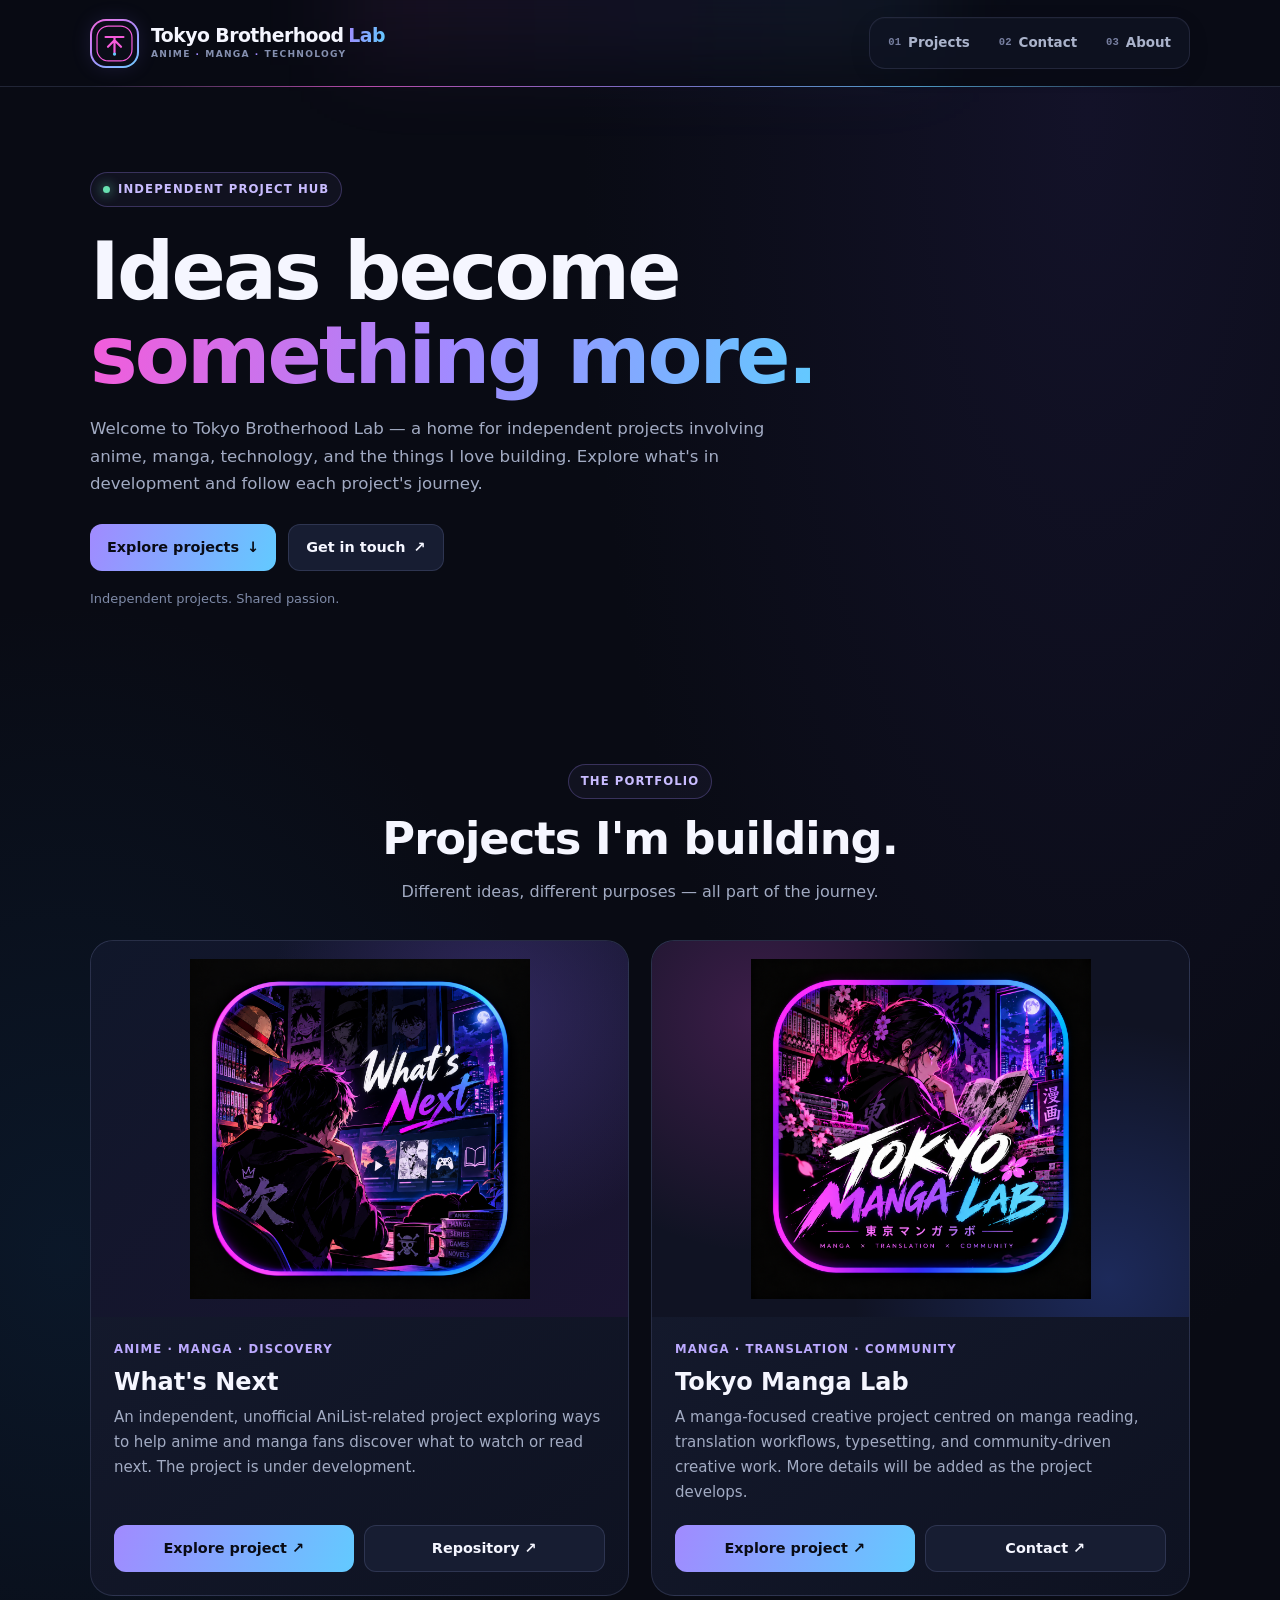
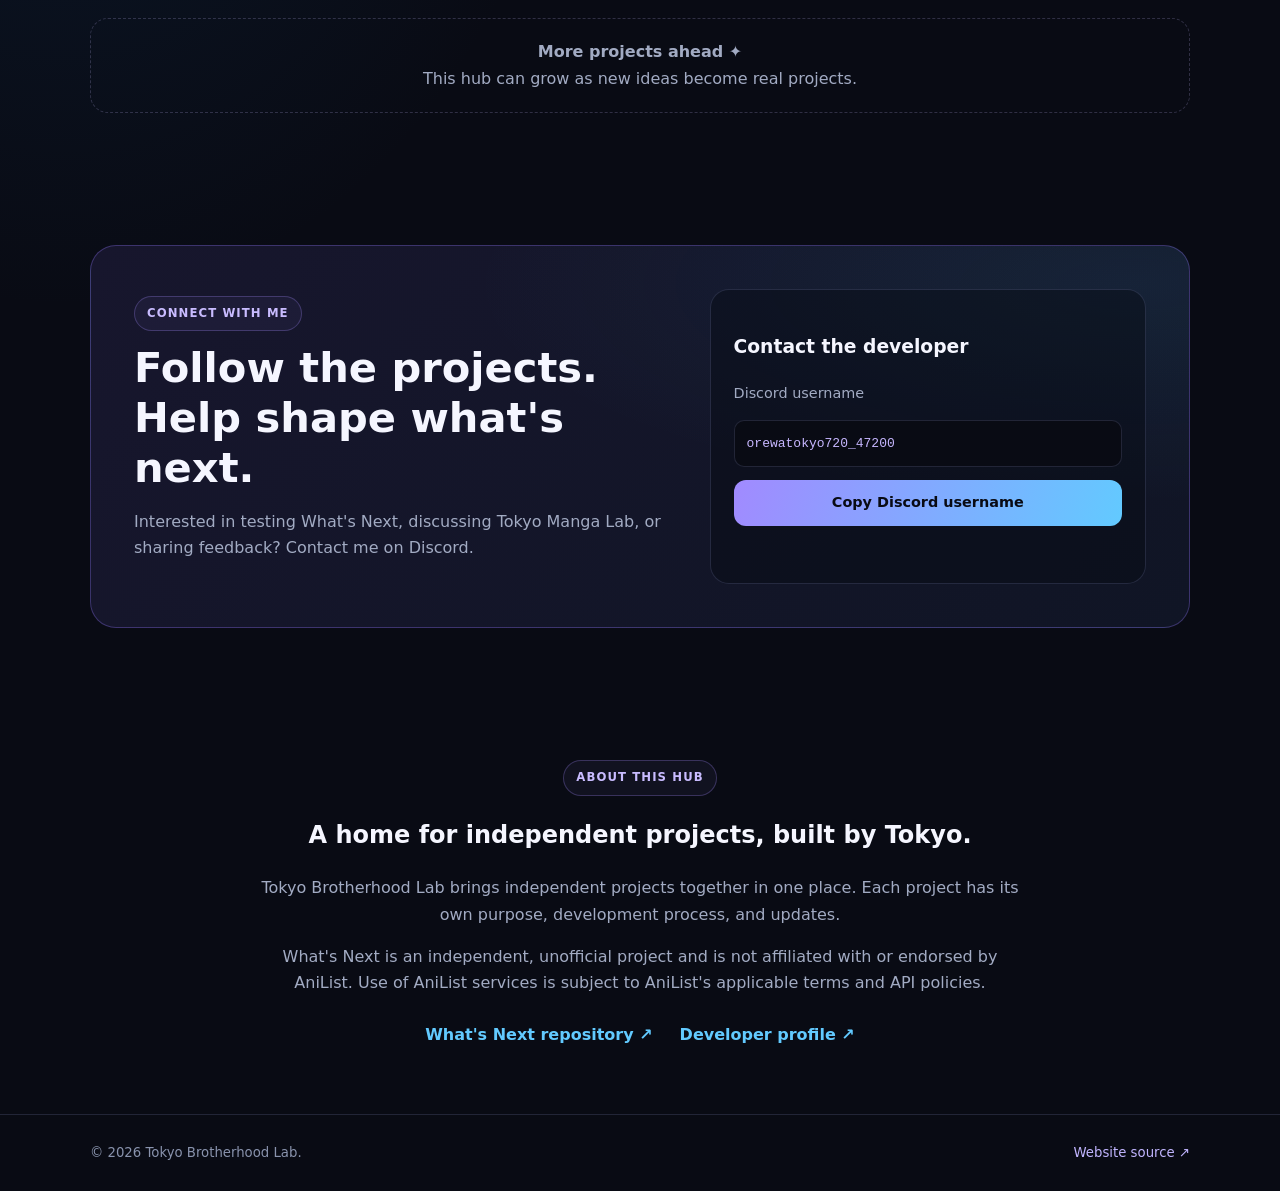
==== commit 8664d3b6: "Update index.html" ====
--- a/docs/index.html
+++ b/docs/index.html
@@ -20,7 +20,7 @@
 
 <body>
 
-  <!-- Premium Tokyo Brotherhood Lab header -->
+  <!-- Tokyo Brotherhood Lab header -->
   <header class="header">
     <div class="header-glow" aria-hidden="true"></div>
 
@@ -73,7 +73,6 @@
       </a>
 
       <nav class="nav-links" aria-label="Main navigation">
-
         <a class="nav-link" href="#projects">
           <span class="nav-link-index">01</span>
           <span>Projects</span>
@@ -88,14 +87,14 @@
           <span class="nav-link-index">03</span>
           <span>About</span>
         </a>
-
       </nav>
+
     </div>
   </header>
 
   <main>
 
-    <!-- Hero -->
+    <!-- Homepage introduction -->
     <section class="container hero" id="home">
       <div class="hero-copy-block">
 
@@ -132,7 +131,7 @@
       </div>
     </section>
 
-    <!-- Projects -->
+    <!-- Project directory -->
     <section class="section" id="projects">
       <div class="container">
 
@@ -148,6 +147,7 @@
 
           <!-- What's Next -->
           <article class="project-card">
+
             <div class="project-cover">
               <img
                 src="assets/images/whats-next.png"
@@ -157,6 +157,7 @@
             </div>
 
             <div class="project-content">
+
               <span class="project-label">
                 Anime · Manga · Discovery
               </span>
@@ -170,29 +171,41 @@
               </p>
 
               <div class="project-actions">
+
                 <a
                   class="button button-primary"
+                  href="projects/whats-next.html"
+                >
+                  Explore project ↗
+                </a>
+
+                <a
+                  class="button"
                   href="https://github.com/tokyo720022-create/What-Next"
                   target="_blank"
                   rel="noopener noreferrer"
                 >
-                  View app repository ↗
+                  Repository ↗
                 </a>
+
               </div>
+
             </div>
           </article>
 
           <!-- Tokyo Manga Lab -->
           <article class="project-card">
+
             <div class="project-cover tml-cover">
               <img
                 src="assets/images/tokyo-manga-lab.png"
-                alt="Tokyo Manga Lab app logo"
+                alt="Tokyo Manga Lab project logo"
                 loading="lazy"
               >
             </div>
 
             <div class="project-content">
+
               <span class="project-label">
                 Manga · Translation · Community
               </span>
@@ -201,22 +214,34 @@
 
               <p>
                 A manga-focused creative project centred on manga reading,
-                translation workflows, and community-driven creative work.
-                More details will be added as the project develops.
+                translation workflows, typesetting, and community-driven
+                creative work. More details will be added as the project
+                develops.
               </p>
 
               <div class="project-actions">
+
+                <a
+                  class="button button-primary"
+                  href="projects/tokyo-manga-lab.html"
+                >
+                  Explore project ↗
+                </a>
+
                 <a class="button" href="#contact">
-                  Ask about the project ↗
+                  Contact ↗
                 </a>
+
               </div>
+
             </div>
           </article>
 
         </div>
 
         <div class="future-card">
-          <strong>More projects ahead ✦</strong><br>
+          <strong>More projects ahead ✦</strong>
+          <br>
           This hub can grow as new ideas become real projects.
         </div>
 
@@ -228,6 +253,7 @@
       <div class="container">
 
         <div class="contact-panel">
+
           <div>
             <div class="eyebrow">Connect with me</div>
 
@@ -244,6 +270,7 @@
 
           <div class="contact-card">
             <h3>Contact the developer</h3>
+
             <p>Discord username</p>
 
             <span class="discord-name" id="discordName">
@@ -265,12 +292,13 @@
               aria-live="polite"
             ></p>
           </div>
+
         </div>
 
       </div>
     </section>
 
-    <!-- About -->
+    <!-- About Tokyo Brotherhood Lab -->
     <section class="section" id="about">
       <div class="container about">
 
@@ -291,6 +319,7 @@
         </p>
 
         <div class="about-links">
+
           <a
             class="text-link"
             href="https://github.com/tokyo720022-create/What-Next"
@@ -308,6 +337,7 @@
           >
             Developer profile ↗
           </a>
+
         </div>
 
       </div>
@@ -315,6 +345,7 @@
 
   </main>
 
+  <!-- Footer -->
   <footer class="footer">
     <div class="container footer-inner">
 
@@ -323,7 +354,7 @@
       </span>
 
       <a
-        href="https://github.com/tokyo720022-create/tokyo-brotherhood-lab"
+        href="https://github.com/tokyo720022-create/tokyo-brotherhood-lab-site"
         target="_blank"
         rel="noopener noreferrer"
       >
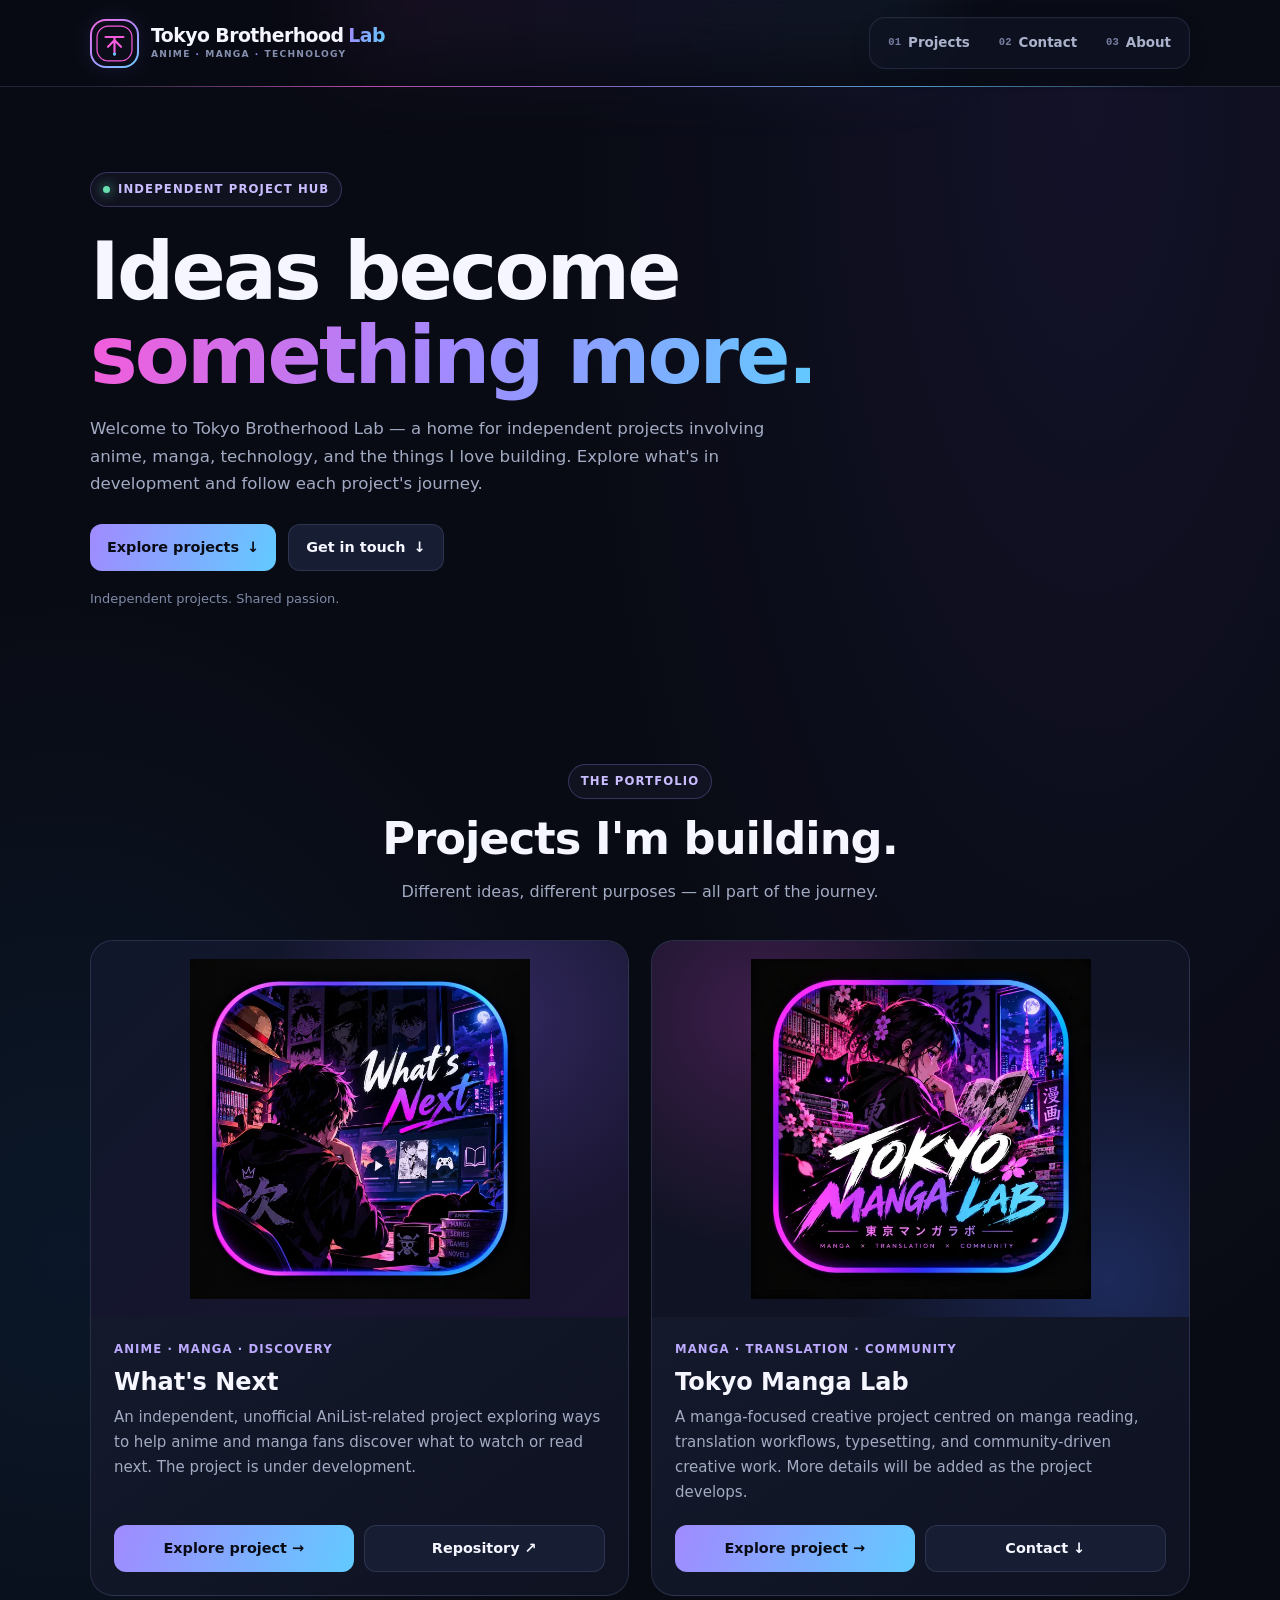
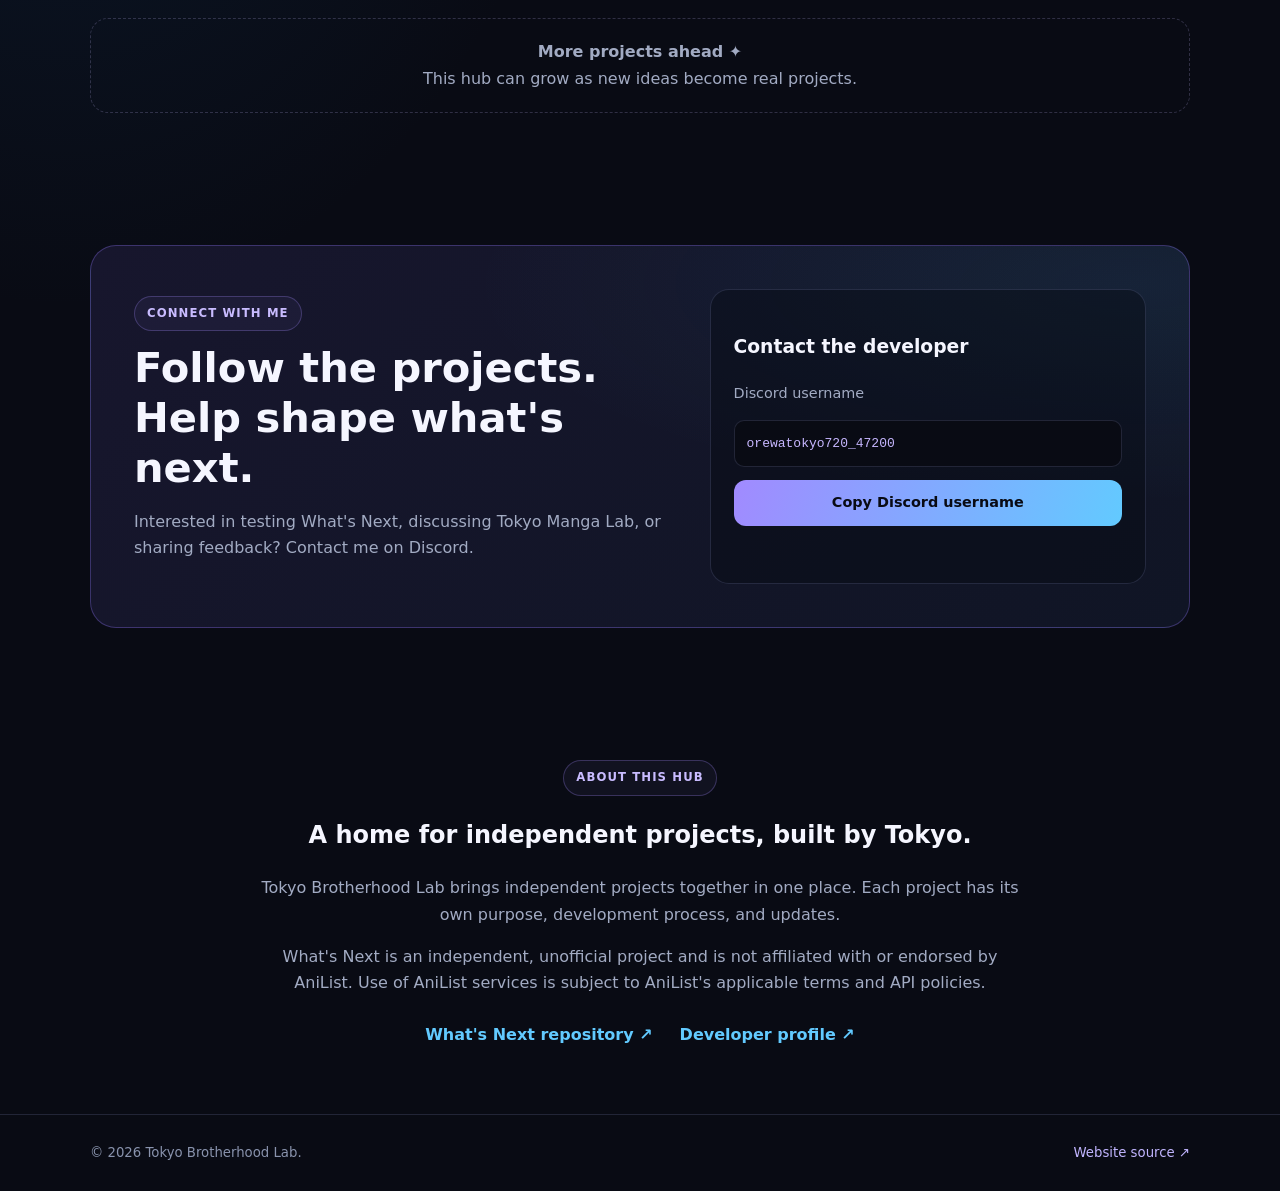
==== commit 7675c2e5: "Fix website issues and update site" ====
--- a/docs/index.html
+++ b/docs/index.html
@@ -5,6 +5,19 @@
   <meta name="viewport" content="width=device-width, initial-scale=1">
   <meta name="theme-color" content="#090b14">
   <meta name="description" content="Explore Tokyo Brotherhood Lab: independent projects in anime, manga, and technology.">
+  <link rel="canonical" href="https://tokyo720022-create.github.io/tokyo-brotherhood-lab-site/">
+  <meta property="og:type" content="website">
+  <meta property="og:site_name" content="Tokyo Brotherhood Lab">
+  <meta property="og:title" content="Tokyo Brotherhood Lab — Independent Project Hub">
+  <meta property="og:description" content="Explore Tokyo Brotherhood Lab: independent projects in anime, manga, and technology.">
+  <meta property="og:url" content="https://tokyo720022-create.github.io/tokyo-brotherhood-lab-site/">
+  <meta property="og:image" content="https://tokyo720022-create.github.io/tokyo-brotherhood-lab-site/assets/images/og-home.jpg">
+  <meta property="og:image:width" content="1200">
+  <meta property="og:image:height" content="630">
+  <meta name="twitter:card" content="summary_large_image">
+  <meta name="twitter:title" content="Tokyo Brotherhood Lab — Independent Project Hub">
+  <meta name="twitter:description" content="Explore Tokyo Brotherhood Lab: independent projects in anime, manga, and technology.">
+  <meta name="twitter:image" content="https://tokyo720022-create.github.io/tokyo-brotherhood-lab-site/assets/images/og-home.jpg">
 
   <title>Tokyo Brotherhood Lab — Independent Project Hub</title>
 
@@ -120,7 +133,7 @@
           </a>
 
           <a class="button" href="#contact">
-            Get in touch <span aria-hidden="true">↗</span>
+            Get in touch <span aria-hidden="true">↓</span>
           </a>
         </div>
 
@@ -150,9 +163,12 @@
 
             <div class="project-cover">
               <img
-                src="assets/images/whats-next.png"
+                src="assets/images/whats-next.webp"
                 alt="What's Next project logo"
+                width="640"
+                height="640"
                 loading="lazy"
+                decoding="async"
               >
             </div>
 
@@ -176,7 +192,7 @@
                   class="button button-primary"
                   href="projects/whats-next.html"
                 >
-                  Explore project ↗
+                  Explore project →
                 </a>
 
                 <a
@@ -198,9 +214,12 @@
 
             <div class="project-cover tml-cover">
               <img
-                src="assets/images/tokyo-manga-lab.png"
+                src="assets/images/tokyo-manga-lab.webp"
                 alt="Tokyo Manga Lab project logo"
+                width="640"
+                height="640"
                 loading="lazy"
+                decoding="async"
               >
             </div>
 
@@ -225,11 +244,11 @@
                   class="button button-primary"
                   href="projects/tokyo-manga-lab.html"
                 >
-                  Explore project ↗
+                  Explore project →
                 </a>
 
                 <a class="button" href="#contact">
-                  Contact ↗
+                  Contact ↓
                 </a>
 
               </div>
--- a/docs/assets/css/style.css
+++ b/docs/assets/css/style.css
@@ -688,6 +688,9 @@
   color: #c7b7ff;
 
   font-family: monospace;
+  cursor: text;
+  user-select: all;
+  -webkit-user-select: all;
 }
 
 .contact-card button {
@@ -858,7 +861,12 @@
   }
 
   .brand-name {
+    flex-wrap: wrap;
+    row-gap: 0;
+    white-space: normal;
+
     font-size: .79rem;
+    line-height: 1.2;
     letter-spacing: -.35px;
   }
 
@@ -902,6 +910,165 @@
   .footer-inner {
     flex-direction: column;
     align-items: flex-start;
+  }
+}
+
+/* ========================================
+   PROJECT PAGES (shared by all pages in /projects)
+   ======================================== */
+
+.project-hero {
+  padding: 36px 0 52px;
+
+  display: grid;
+  grid-template-columns: minmax(0, 1fr) minmax(250px, .75fr);
+  gap: 36px;
+  align-items: center;
+}
+
+.project-copy {
+  min-width: 0;
+}
+
+.back-link {
+  display: flex;
+  width: fit-content;
+  gap: 8px;
+  margin-bottom: 24px;
+
+  color: var(--blue);
+  font-weight: 650;
+}
+
+.project-hero h1 {
+  margin: 20px 0 16px;
+
+  font-size: clamp(2.6rem, 5.8vw, 4.4rem);
+  letter-spacing: -2px;
+}
+
+.project-lead {
+  max-width: 680px;
+
+  color: var(--muted);
+  font-size: 1.06rem;
+  line-height: 1.8;
+}
+
+.project-logo-frame {
+  display: grid;
+  place-items: center;
+
+  min-height: 270px;
+  padding: 26px;
+
+  border: 1px solid var(--border);
+  border-radius: 22px;
+
+  background: linear-gradient(145deg, #151b2b, #101522);
+}
+
+.project-logo {
+  display: block;
+
+  width: 100%;
+  max-width: 300px;
+  height: auto;
+  max-height: 300px;
+
+  object-fit: contain;
+  border-radius: 14px;
+}
+
+.tag-row {
+  display: flex;
+  flex-wrap: wrap;
+  gap: 8px;
+  margin: 22px 0;
+}
+
+.tag {
+  padding: 6px 11px;
+
+  border: 1px solid var(--border);
+  border-radius: 999px;
+
+  background: #a18aff0b;
+  color: #c7b7ff;
+
+  font-size: .8rem;
+}
+
+.tag-pink {
+  background: #f45bda0b;
+  color: #f2a9ee;
+}
+
+.section-intro {
+  max-width: 760px;
+  margin: 0 auto 28px;
+  text-align: center;
+}
+
+.section-intro p {
+  color: var(--muted);
+  line-height: 1.75;
+}
+
+.notice {
+  margin-top: 22px;
+  padding: 18px;
+
+  border: 1px solid #a18aff38;
+  border-radius: 16px;
+
+  background: #171825;
+  color: var(--muted);
+  line-height: 1.7;
+}
+
+.notice strong {
+  color: var(--text);
+}
+
+/* Small icon badge at the top of info cards */
+
+.card-icon {
+  display: grid;
+  place-items: center;
+
+  width: 40px;
+  height: 40px;
+
+  border: 1px solid #a18aff40;
+  border-radius: 12px;
+
+  background: linear-gradient(145deg, #a18aff18, #62caff0c);
+  color: var(--blue);
+
+  font-size: 1.05rem;
+  font-weight: 800;
+}
+
+@media (max-width: 760px) {
+  .project-hero {
+    grid-template-columns: 1fr;
+    gap: 22px;
+    padding: 28px 0 42px;
+  }
+
+  .project-hero h1 {
+    letter-spacing: -1.5px;
+  }
+
+  .project-logo-frame {
+    min-height: 220px;
+    padding: 22px;
+  }
+
+  .project-logo {
+    max-width: 250px;
+    max-height: 250px;
   }
 }
 
